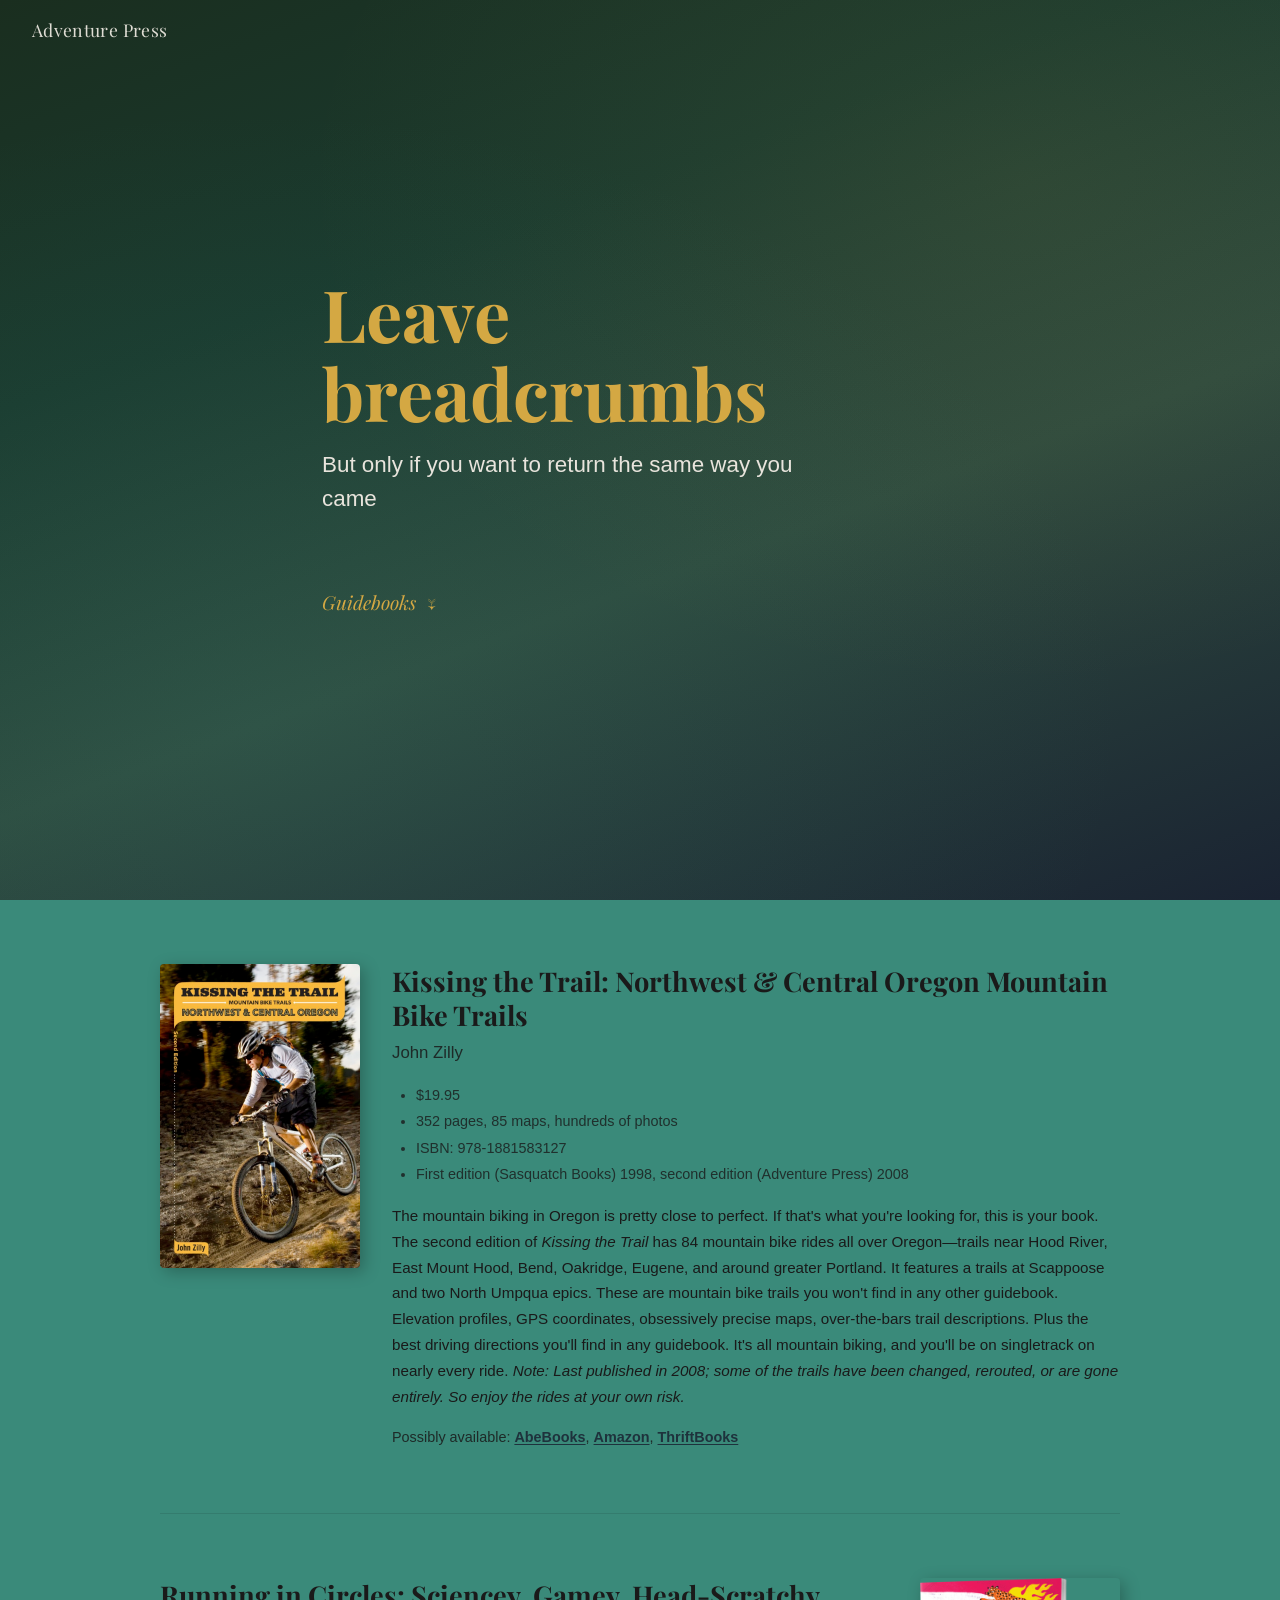
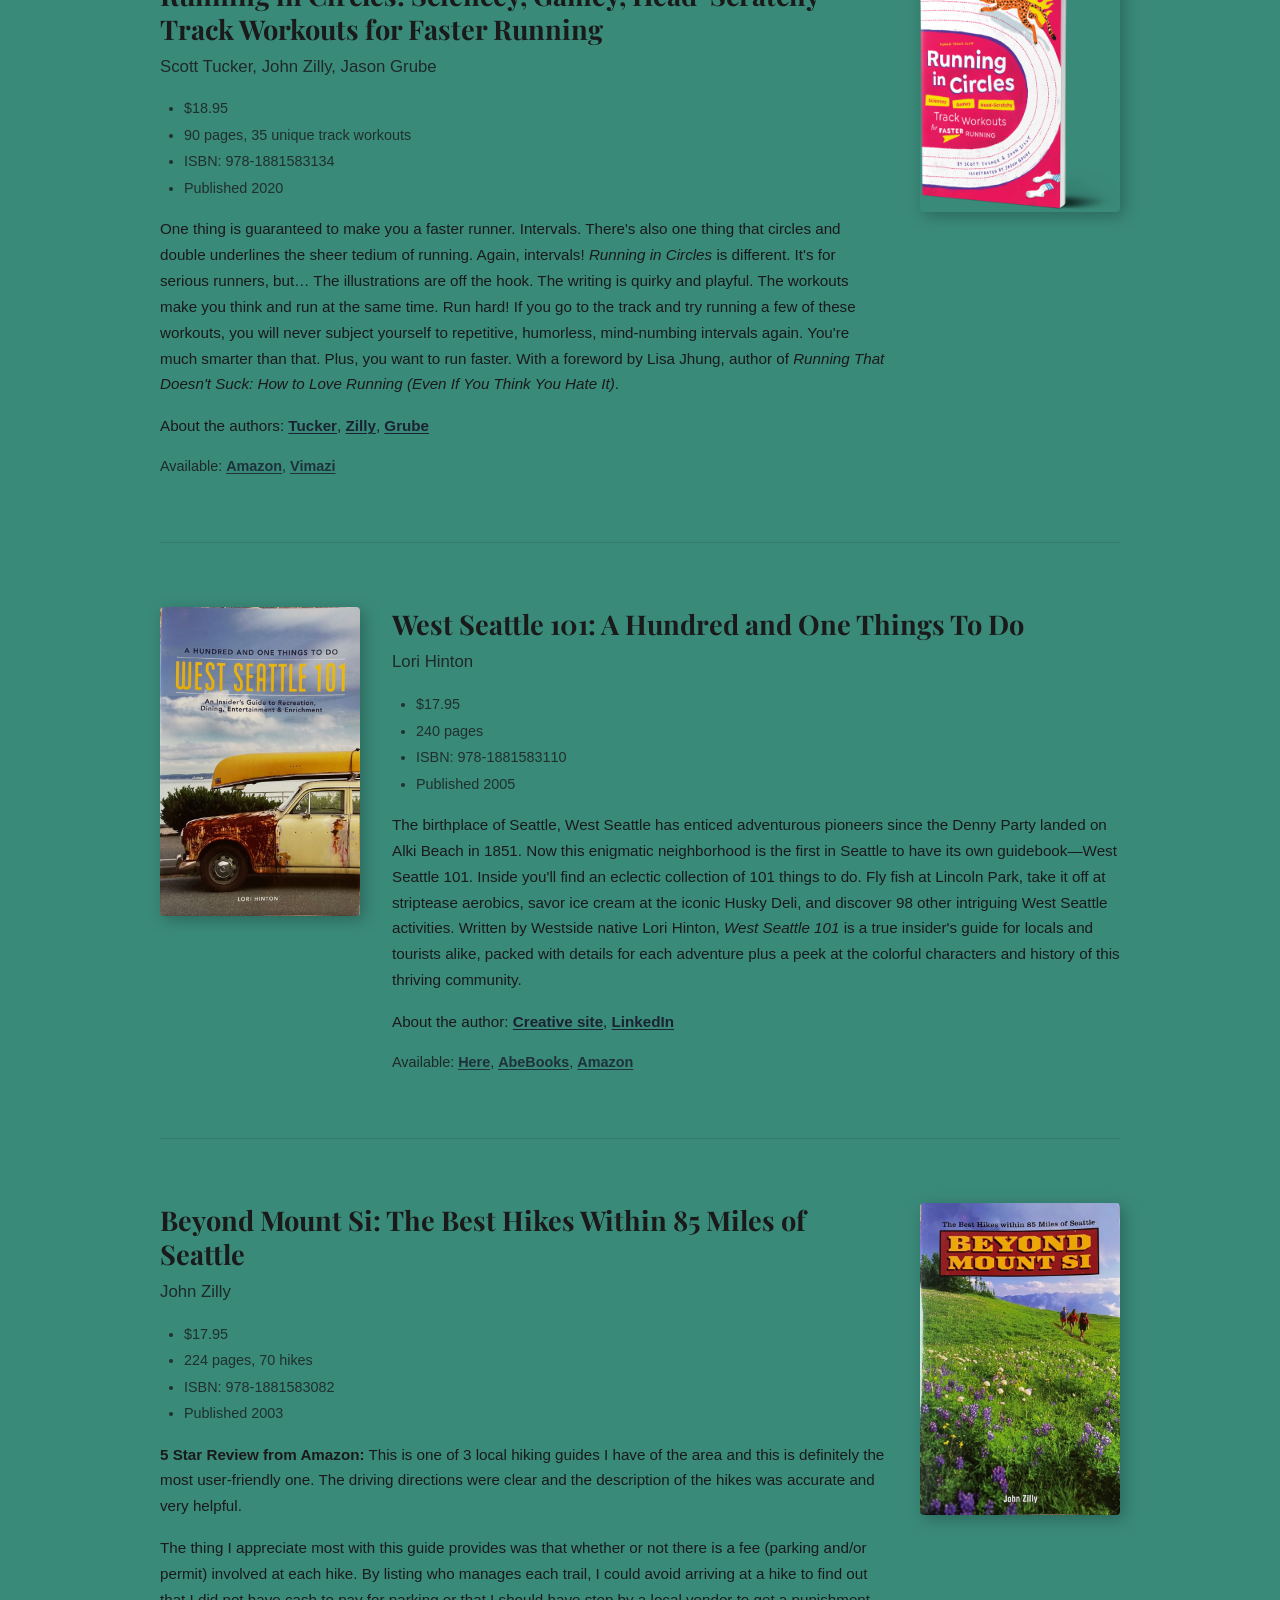
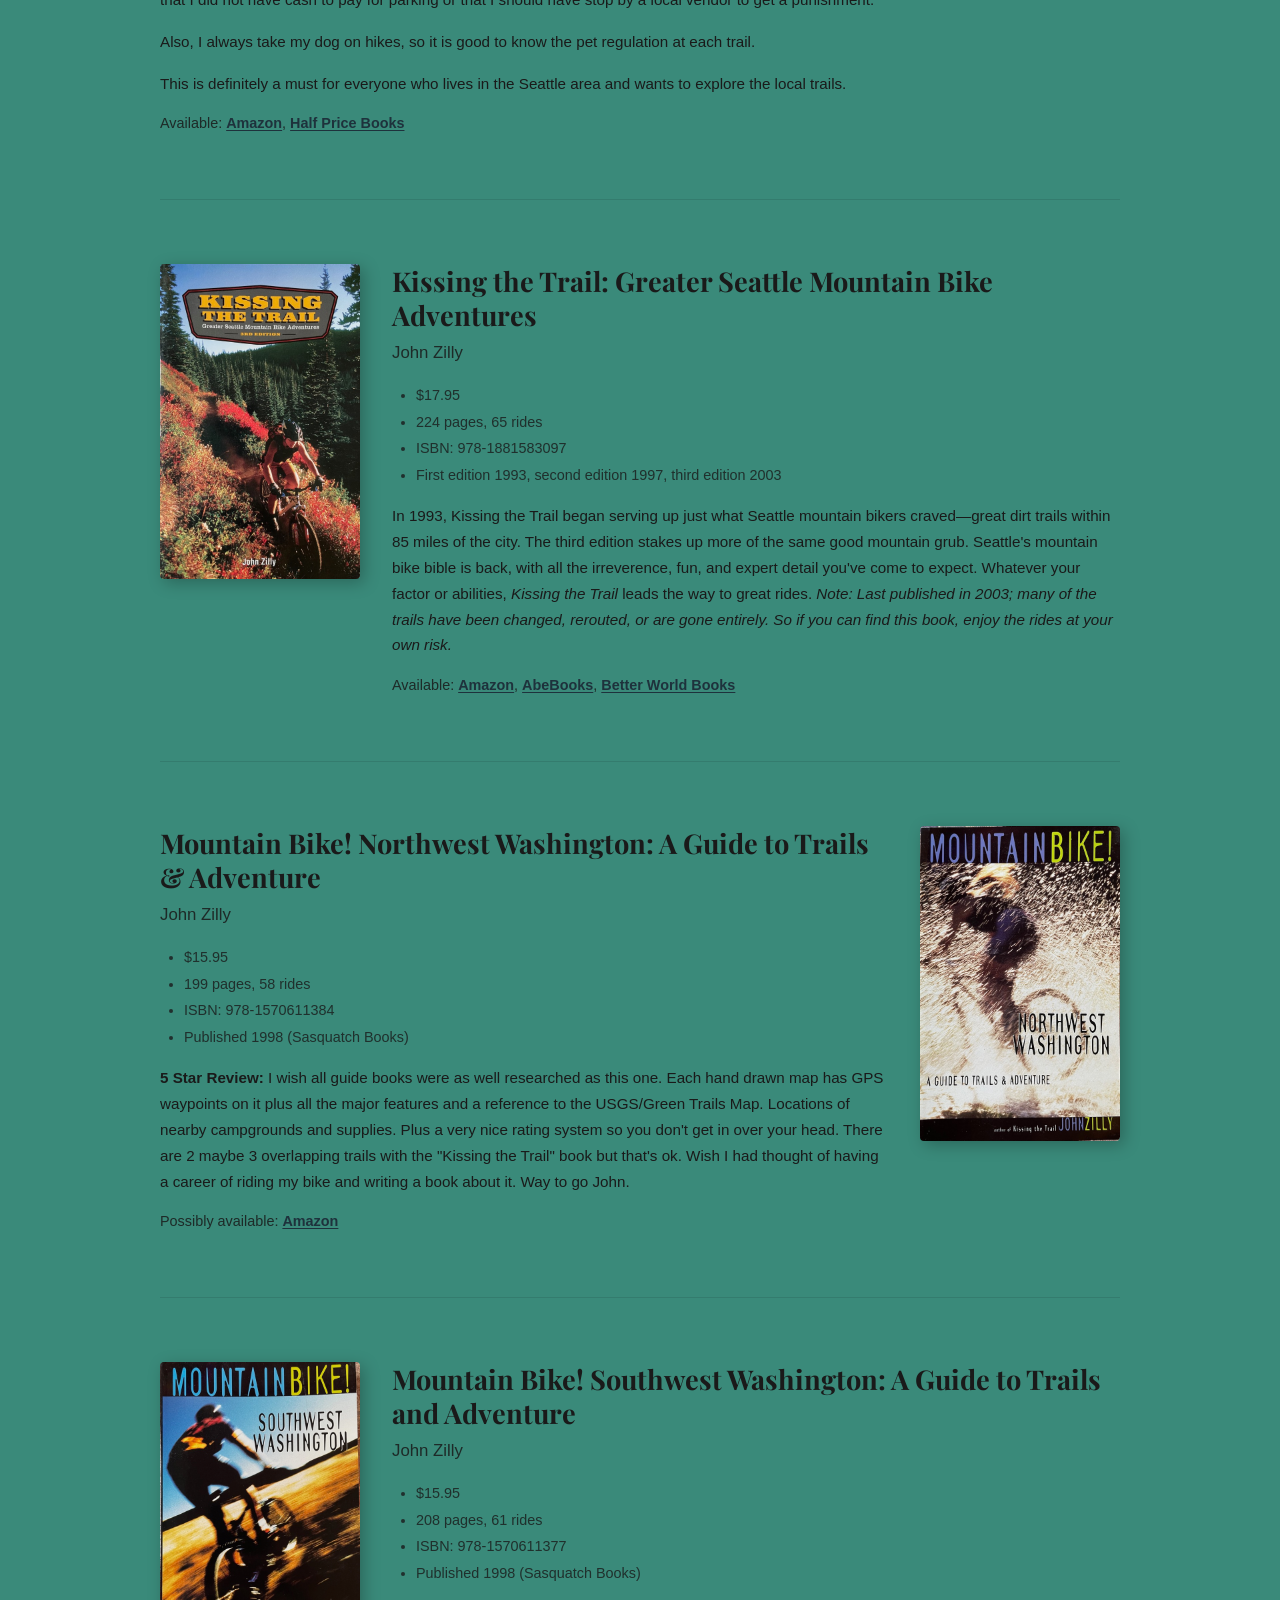
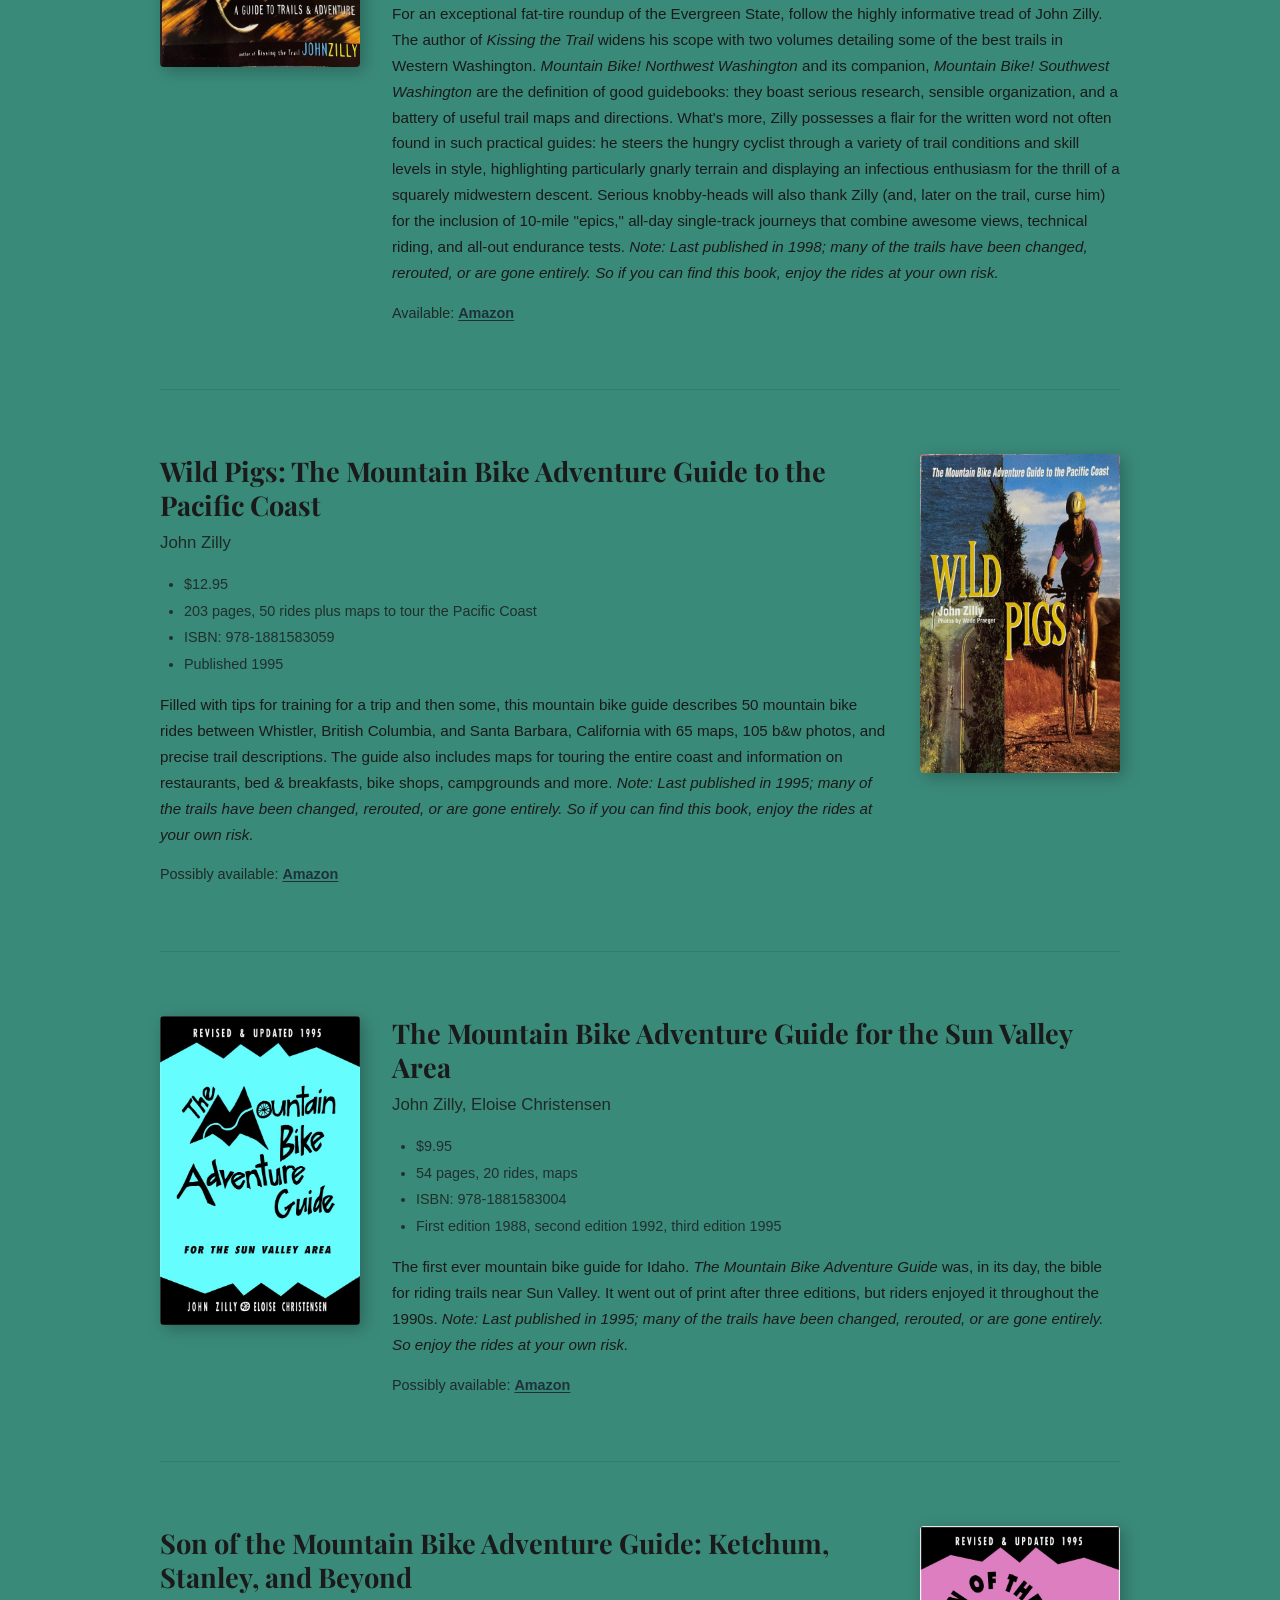
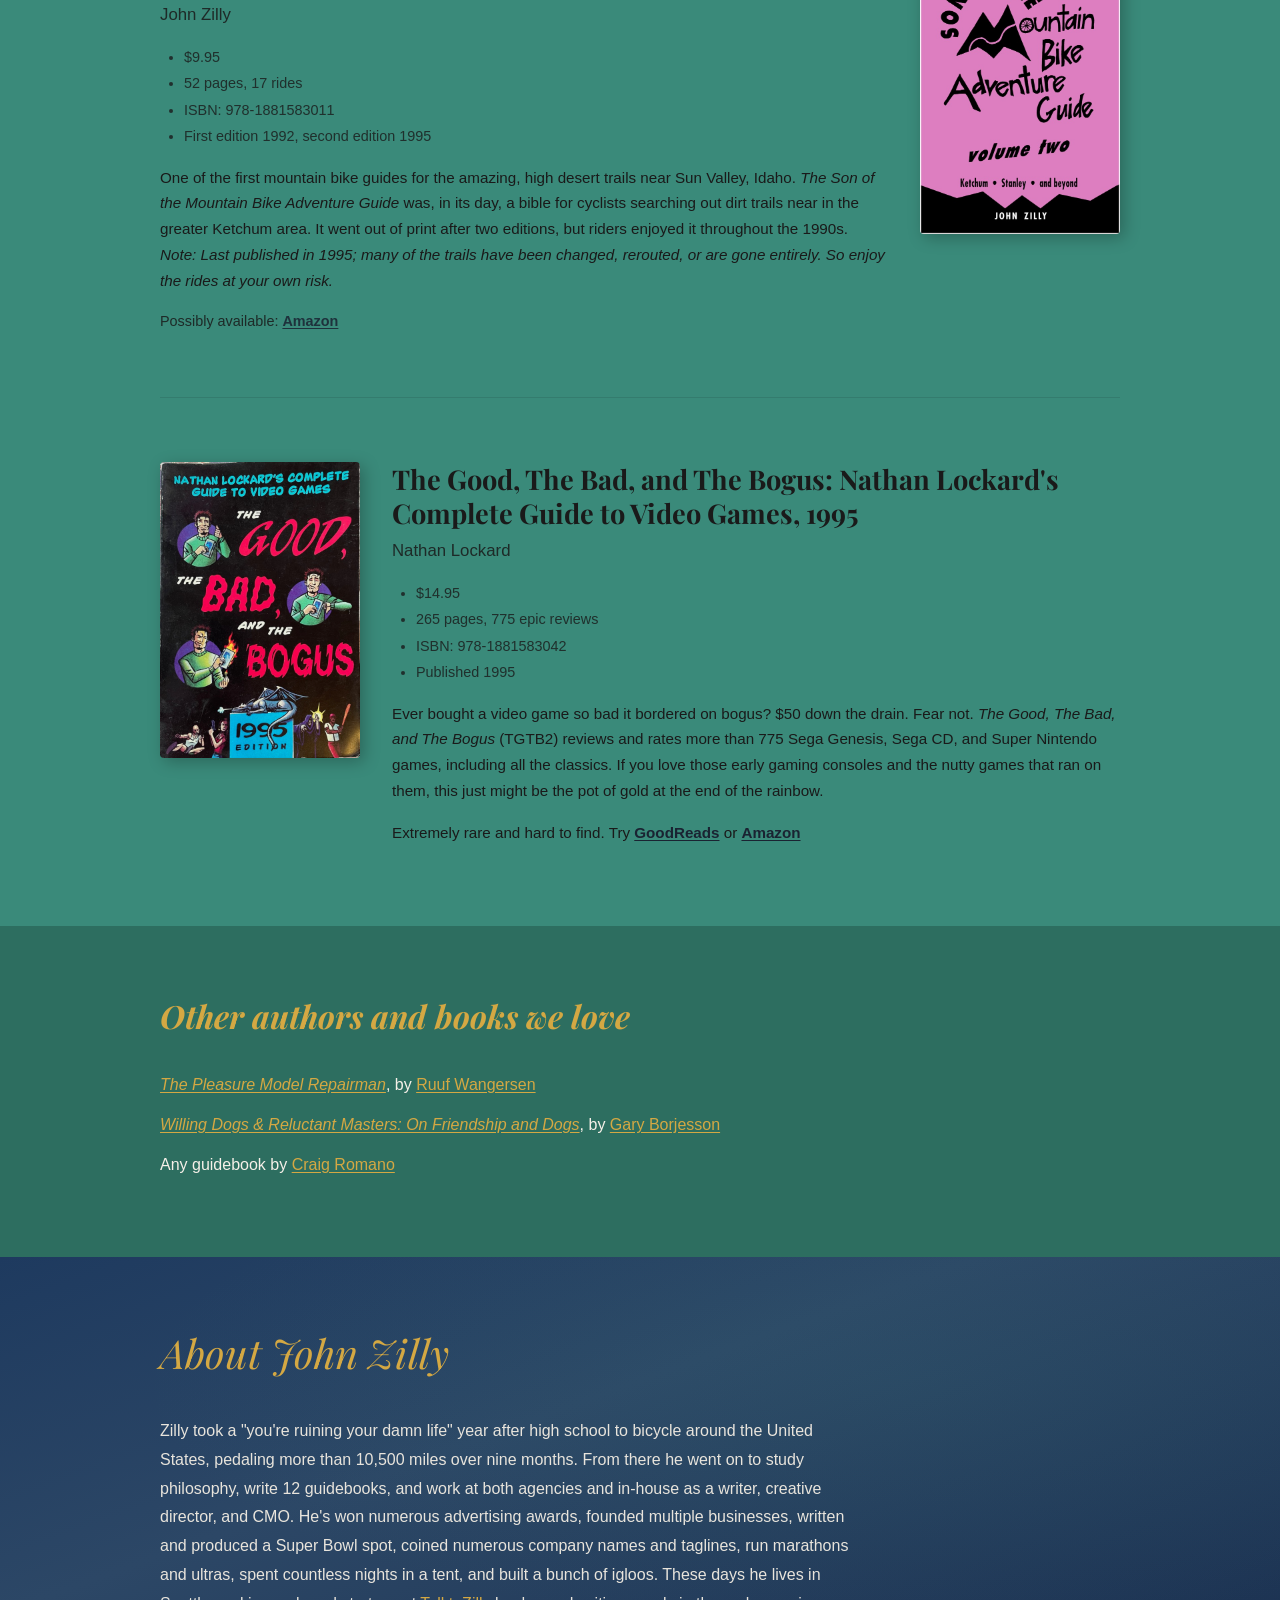
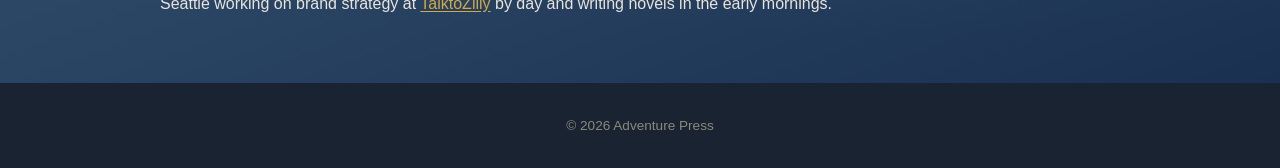
==== index.html @ ecba0c16 "Initial commit: Adventure Press static website Single-page portfolio site for Adventure Press publis" ====
<!DOCTYPE html>
<html lang="en">
<head>
    <meta charset="UTF-8">
    <meta name="viewport" content="width=device-width, initial-scale=1.0">
    <title>Adventure Press | Discover Your Next Adventure</title>
    <meta name="description" content="Adventure Press publishes outdoor guidebooks for mountain biking, hiking, running, and adventure. Based in Seattle, Washington.">
    <meta property="og:title" content="Adventure Press | Discover Your Next Adventure">
    <meta property="og:description" content="Guidebooks for mountain biking, hiking, running, and outdoor adventure.">
    <meta property="og:type" content="website">
    <link rel="preconnect" href="https://fonts.googleapis.com">
    <link rel="preconnect" href="https://fonts.gstatic.com" crossorigin>
    <link href="https://fonts.googleapis.com/css2?family=Playfair+Display:ital,wght@0,400..900;1,400..900&display=swap" rel="stylesheet">
    <link rel="stylesheet" href="css/style.css">
</head>
<body>

    <header class="site-header">
        <a href="#" class="logo">Adventure Press</a>
    </header>

    <!-- Hero Section -->
    <section class="hero" id="hero">
        <div class="hero-content">
            <h1 class="hero-title">Leave breadcrumbs</h1>
            <p class="hero-subtitle">But only if you want to return the same way you came</p>
            <a href="#books" class="hero-cta">Guidebooks <span class="arrow">&darr;</span></a>
        </div>
    </section>

    <!-- Books Section -->
    <main class="books-section" id="books">

        <!-- Book 1: Kissing the Trail Oregon -->
        <article class="book">
            <div class="book-cover">
                <img src="images/covers/kissing-trail-oregon.jpg"
                     alt="Kissing the Trail: Northwest and Central Oregon Mountain Bike Trails cover"
                     loading="lazy" width="400" height="600">
            </div>
            <div class="book-info">
                <h2>Kissing the Trail: Northwest &amp; Central Oregon Mountain Bike Trails</h2>
                <p class="book-author">John Zilly</p>
                <ul class="book-specs">
                    <li>$19.95</li>
                    <li>352 pages, 85 maps, hundreds of photos</li>
                    <li>ISBN: 978-1881583127</li>
                    <li>First edition (Sasquatch Books) 1998, second edition (Adventure Press) 2008</li>
                </ul>
                <div class="book-description">
                    <p>The mountain biking in Oregon is pretty close to perfect. If that's what you're looking for, this is your book. The second edition of <em>Kissing the Trail</em> has 84 mountain bike rides all over Oregon&mdash;trails near Hood River, East Mount Hood, Bend, Oakridge, Eugene, and around greater Portland. It features a trails at Scappoose and two North Umpqua epics. These are mountain bike trails you won't find in any other guidebook. Elevation profiles, GPS coordinates, obsessively precise maps, over-the-bars trail descriptions. Plus the best driving directions you'll find in any guidebook. It's all mountain biking, and you'll be on singletrack on nearly every ride. <em>Note: Last published in 2008; some of the trails have been changed, rerouted, or are gone entirely. So enjoy the rides at your own risk.</em></p>
                </div>
                <p class="book-availability">Possibly available: <a href="https://www.abebooks.com/9781881583127/" target="_blank" rel="noopener">AbeBooks</a>, <a href="https://www.amazon.com/Kissing-Trail-Northwest-Central-Mountain/dp/1570612110" target="_blank" rel="noopener">Amazon</a>, <a href="https://www.thriftbooks.com/w/kissing-the-trail_zilly-john/764143/" target="_blank" rel="noopener">ThriftBooks</a></p>
            </div>
        </article>

        <!-- Book 2: Running in Circles -->
        <article class="book">
            <div class="book-cover">
                <img src="images/covers/running-in-circles.png"
                     alt="Running in Circles: Track Workouts for Faster Running cover"
                     loading="lazy" width="400" height="500">
            </div>
            <div class="book-info">
                <h2>Running in Circles: Sciencey, Gamey, Head-Scratchy Track Workouts for Faster Running</h2>
                <p class="book-author">Scott Tucker, John Zilly, Jason Grube</p>
                <ul class="book-specs">
                    <li>$18.95</li>
                    <li>90 pages, 35 unique track workouts</li>
                    <li>ISBN: 978-1881583134</li>
                    <li>Published 2020</li>
                </ul>
                <div class="book-description">
                    <p>One thing is guaranteed to make you a faster runner. Intervals. There's also one thing that circles and double underlines the sheer tedium of running. Again, intervals! <em>Running in Circles</em> is different. It's for serious runners, but&hellip; The illustrations are off the hook. The writing is quirky and playful. The workouts make you think and run at the same time. Run hard! If you go to the track and try running a few of these workouts, you will never subject yourself to repetitive, humorless, mind-numbing intervals again. You're much smarter than that. Plus, you want to run faster. With a foreword by Lisa Jhung, author of <em>Running That Doesn't Suck: How to Love Running (Even If You Think You Hate It)</em>.</p>
                    <p>About the authors: <a href="https://www.linkedin.com/in/scottltuckermarathon/" target="_blank" rel="noopener">Tucker</a>, <a href="https://www.talktozilly.com" target="_blank" rel="noopener">Zilly</a>, <a href="https://headquarters.studio" target="_blank" rel="noopener">Grube</a></p>
                </div>
                <p class="book-availability">Available: <a href="https://www.amazon.com/Running-Circles-Sciencey-Head-Scratchy-Workouts/dp/1881583139" target="_blank" rel="noopener">Amazon</a>, <a href="https://vimazi.com/products/running-in-circles" target="_blank" rel="noopener">Vimazi</a></p>
            </div>
        </article>

        <!-- Book 3: West Seattle 101 -->
        <article class="book">
            <div class="book-cover">
                <img src="images/covers/west-seattle-101.jpg"
                     alt="West Seattle 101: A Hundred and One Things To Do cover"
                     loading="lazy" width="400" height="600">
            </div>
            <div class="book-info">
                <h2>West Seattle 101: A Hundred and One Things To Do</h2>
                <p class="book-author">Lori Hinton</p>
                <ul class="book-specs">
                    <li>$17.95</li>
                    <li>240 pages</li>
                    <li>ISBN: 978-1881583110</li>
                    <li>Published 2005</li>
                </ul>
                <div class="book-description">
                    <p>The birthplace of Seattle, West Seattle has enticed adventurous pioneers since the Denny Party landed on Alki Beach in 1851. Now this enigmatic neighborhood is the first in Seattle to have its own guidebook&mdash;West Seattle 101. Inside you'll find an eclectic collection of 101 things to do. Fly fish at Lincoln Park, take it off at striptease aerobics, savor ice cream at the iconic Husky Deli, and discover 98 other intriguing West Seattle activities. Written by Westside native Lori Hinton, <em>West Seattle 101</em> is a true insider's guide for locals and tourists alike, packed with details for each adventure plus a peek at the colorful characters and history of this thriving community.</p>
                    <p>About the author: <a href="https://www.hintoncreative.com/project/westseattle101/" target="_blank" rel="noopener">Creative site</a>, <a href="https://www.linkedin.com/in/lori-hinton-70025a5/" target="_blank" rel="noopener">LinkedIn</a></p>
                </div>
                <p class="book-availability">Available: <a href="http://www.westseattle101.net/buybook.html" target="_blank" rel="noopener">Here</a>, <a href="https://www.abebooks.com/9781881583110/" target="_blank" rel="noopener">AbeBooks</a>, <a href="https://www.amazon.com/West-Seattle-101-Recreation-Enrichment/dp/1881583112" target="_blank" rel="noopener">Amazon</a></p>
            </div>
        </article>

        <!-- Book 4: Beyond Mount Si -->
        <article class="book">
            <div class="book-cover">
                <img src="images/covers/beyond-mount-si.jpg"
                     alt="Beyond Mount Si: The Best Hikes Within 85 Miles of Seattle cover"
                     loading="lazy" width="400" height="600">
            </div>
            <div class="book-info">
                <h2>Beyond Mount Si: The Best Hikes Within 85 Miles of Seattle</h2>
                <p class="book-author">John Zilly</p>
                <ul class="book-specs">
                    <li>$17.95</li>
                    <li>224 pages, 70 hikes</li>
                    <li>ISBN: 978-1881583082</li>
                    <li>Published 2003</li>
                </ul>
                <div class="book-description">
                    <p><strong>5 Star Review from Amazon:</strong> This is one of 3 local hiking guides I have of the area and this is definitely the most user-friendly one. The driving directions were clear and the description of the hikes was accurate and very helpful.</p>
                    <p>The thing I appreciate most with this guide provides was that whether or not there is a fee (parking and/or permit) involved at each hike. By listing who manages each trail, I could avoid arriving at a hike to find out that I did not have cash to pay for parking or that I should have stop by a local vendor to get a punishment.</p>
                    <p>Also, I always take my dog on hikes, so it is good to know the pet regulation at each trail.</p>
                    <p>This is definitely a must for everyone who lives in the Seattle area and wants to explore the local trails.</p>
                </div>
                <p class="book-availability">Available: <a href="https://www.amazon.com/Beyond-Mount-Si-Within-Seattle/dp/1881583082" target="_blank" rel="noopener">Amazon</a>, <a href="https://www.hpb.com/beyond-mount-si-the-best-hikes-within-85-miles-of-seattle/" target="_blank" rel="noopener">Half Price Books</a></p>
            </div>
        </article>

        <!-- Book 5: Kissing the Trail Greater Seattle -->
        <article class="book">
            <div class="book-cover">
                <img src="images/covers/kissing-trail-seattle.jpg"
                     alt="Kissing the Trail: Greater Seattle Mountain Bike Adventures cover"
                     loading="lazy" width="400" height="600">
            </div>
            <div class="book-info">
                <h2>Kissing the Trail: Greater Seattle Mountain Bike Adventures</h2>
                <p class="book-author">John Zilly</p>
                <ul class="book-specs">
                    <li>$17.95</li>
                    <li>224 pages, 65 rides</li>
                    <li>ISBN: 978-1881583097</li>
                    <li>First edition 1993, second edition 1997, third edition 2003</li>
                </ul>
                <div class="book-description">
                    <p>In 1993, Kissing the Trail began serving up just what Seattle mountain bikers craved&mdash;great dirt trails within 85 miles of the city. The third edition stakes up more of the same good mountain grub. Seattle's mountain bike bible is back, with all the irreverence, fun, and expert detail you've come to expect. Whatever your factor or abilities, <em>Kissing the Trail</em> leads the way to great rides. <em>Note: Last published in 2003; many of the trails have been changed, rerouted, or are gone entirely. So if you can find this book, enjoy the rides at your own risk.</em></p>
                </div>
                <p class="book-availability">Available: <a href="https://www.amazon.com/Kissing-Trail-Greater-Mountain-Adventures/dp/1881583090" target="_blank" rel="noopener">Amazon</a>, <a href="https://www.abebooks.com/first-edition/Kissing-Trail-Greater-Seattle-Mountain-Bike/526495447/bd" target="_blank" rel="noopener">AbeBooks</a>, <a href="https://www.betterworldbooks.com/product/detail/kissing-the-trail-greater-seattle-mountain-bike-adventures-9781881583097" target="_blank" rel="noopener">Better World Books</a></p>
            </div>
        </article>

        <!-- Book 6: Mountain Bike NW Washington -->
        <article class="book">
            <div class="book-cover">
                <img src="images/covers/mountain-bike-nw.jpg"
                     alt="Mountain Bike! Northwest Washington cover"
                     loading="lazy" width="400" height="600">
            </div>
            <div class="book-info">
                <h2>Mountain Bike! Northwest Washington: A Guide to Trails &amp; Adventure</h2>
                <p class="book-author">John Zilly</p>
                <ul class="book-specs">
                    <li>$15.95</li>
                    <li>199 pages, 58 rides</li>
                    <li>ISBN: 978-1570611384</li>
                    <li>Published 1998 (Sasquatch Books)</li>
                </ul>
                <div class="book-description">
                    <p><strong>5 Star Review:</strong> I wish all guide books were as well researched as this one. Each hand drawn map has GPS waypoints on it plus all the major features and a reference to the USGS/Green Trails Map. Locations of nearby campgrounds and supplies. Plus a very nice rating system so you don't get in over your head. There are 2 maybe 3 overlapping trails with the "Kissing the Trail" book but that's ok. Wish I had thought of having a career of riding my bike and writing a book about it. Way to go John.</p>
                </div>
                <p class="book-availability">Possibly available: <a href="https://www.amazon.com/Mountain-Bike-Northwest-Washington-Adventure/dp/1570611386" target="_blank" rel="noopener">Amazon</a></p>
            </div>
        </article>

        <!-- Book 7: Mountain Bike SW Washington -->
        <article class="book">
            <div class="book-cover">
                <img src="images/covers/mountain-bike-sw.jpg"
                     alt="Mountain Bike! Southwest Washington cover"
                     loading="lazy" width="400" height="600">
            </div>
            <div class="book-info">
                <h2>Mountain Bike! Southwest Washington: A Guide to Trails and Adventure</h2>
                <p class="book-author">John Zilly</p>
                <ul class="book-specs">
                    <li>$15.95</li>
                    <li>208 pages, 61 rides</li>
                    <li>ISBN: 978-1570611377</li>
                    <li>Published 1998 (Sasquatch Books)</li>
                </ul>
                <div class="book-description">
                    <p>For an exceptional fat-tire roundup of the Evergreen State, follow the highly informative tread of John Zilly. The author of <em>Kissing the Trail</em> widens his scope with two volumes detailing some of the best trails in Western Washington. <em>Mountain Bike! Northwest Washington</em> and its companion, <em>Mountain Bike! Southwest Washington</em> are the definition of good guidebooks: they boast serious research, sensible organization, and a battery of useful trail maps and directions. What's more, Zilly possesses a flair for the written word not often found in such practical guides: he steers the hungry cyclist through a variety of trail conditions and skill levels in style, highlighting particularly gnarly terrain and displaying an infectious enthusiasm for the thrill of a squarely midwestern descent. Serious knobby-heads will also thank Zilly (and, later on the trail, curse him) for the inclusion of 10-mile "epics," all-day single-track journeys that combine awesome views, technical riding, and all-out endurance tests. <em>Note: Last published in 1998; many of the trails have been changed, rerouted, or are gone entirely. So if you can find this book, enjoy the rides at your own risk.</em></p>
                </div>
                <p class="book-availability">Available: <a href="https://www.amazon.com/Mountain-Bike-Southwest-Washington-Adventure/dp/1570611378" target="_blank" rel="noopener">Amazon</a></p>
            </div>
        </article>

        <!-- Book 8: Wild Pigs -->
        <article class="book">
            <div class="book-cover">
                <img src="images/covers/wild-pigs.jpg"
                     alt="Wild Pigs: The Mountain Bike Adventure Guide to the Pacific Coast cover"
                     loading="lazy" width="400" height="600">
            </div>
            <div class="book-info">
                <h2>Wild Pigs: The Mountain Bike Adventure Guide to the Pacific Coast</h2>
                <p class="book-author">John Zilly</p>
                <ul class="book-specs">
                    <li>$12.95</li>
                    <li>203 pages, 50 rides plus maps to tour the Pacific Coast</li>
                    <li>ISBN: 978-1881583059</li>
                    <li>Published 1995</li>
                </ul>
                <div class="book-description">
                    <p>Filled with tips for training for a trip and then some, this mountain bike guide describes 50 mountain bike rides between Whistler, British Columbia, and Santa Barbara, California with 65 maps, 105 b&amp;w photos, and precise trail descriptions. The guide also includes maps for touring the entire coast and information on restaurants, bed &amp; breakfasts, bike shops, campgrounds and more. <em>Note: Last published in 1995; many of the trails have been changed, rerouted, or are gone entirely. So if you can find this book, enjoy the rides at your own risk.</em></p>
                </div>
                <p class="book-availability">Possibly available: <a href="https://www.amazon.com/Wild-Pigs-Mountain-Adventure-Pacific/dp/1881583058" target="_blank" rel="noopener">Amazon</a></p>
            </div>
        </article>

        <!-- Book 9: Sun Valley Guide -->
        <article class="book">
            <div class="book-cover">
                <img src="images/covers/sun-valley-guide.jpg"
                     alt="The Mountain Bike Adventure Guide for the Sun Valley Area cover"
                     loading="lazy" width="400" height="600">
            </div>
            <div class="book-info">
                <h2>The Mountain Bike Adventure Guide for the Sun Valley Area</h2>
                <p class="book-author">John Zilly, Eloise Christensen</p>
                <ul class="book-specs">
                    <li>$9.95</li>
                    <li>54 pages, 20 rides, maps</li>
                    <li>ISBN: 978-1881583004</li>
                    <li>First edition 1988, second edition 1992, third edition 1995</li>
                </ul>
                <div class="book-description">
                    <p>The first ever mountain bike guide for Idaho. <em>The Mountain Bike Adventure Guide</em> was, in its day, the bible for riding trails near Sun Valley. It went out of print after three editions, but riders enjoyed it throughout the 1990s. <em>Note: Last published in 1995; many of the trails have been changed, rerouted, or are gone entirely. So enjoy the rides at your own risk.</em></p>
                </div>
                <p class="book-availability">Possibly available: <a href="https://www.amazon.com/Mountain-Bike-Adventure-Guide-Valley/dp/1881583007" target="_blank" rel="noopener">Amazon</a></p>
            </div>
        </article>

        <!-- Book 10: Son of MBAG -->
        <article class="book">
            <div class="book-cover">
                <img src="images/covers/son-of-mbag.jpg"
                     alt="Son of the Mountain Bike Adventure Guide cover"
                     loading="lazy" width="400" height="600">
            </div>
            <div class="book-info">
                <h2>Son of the Mountain Bike Adventure Guide: Ketchum, Stanley, and Beyond</h2>
                <p class="book-author">John Zilly</p>
                <ul class="book-specs">
                    <li>$9.95</li>
                    <li>52 pages, 17 rides</li>
                    <li>ISBN: 978-1881583011</li>
                    <li>First edition 1992, second edition 1995</li>
                </ul>
                <div class="book-description">
                    <p>One of the first mountain bike guides for the amazing, high desert trails near Sun Valley, Idaho. <em>The Son of the Mountain Bike Adventure Guide</em> was, in its day, a bible for cyclists searching out dirt trails near in the greater Ketchum area. It went out of print after two editions, but riders enjoyed it throughout the 1990s. <em>Note: Last published in 1995; many of the trails have been changed, rerouted, or are gone entirely. So enjoy the rides at your own risk.</em></p>
                </div>
                <p class="book-availability">Possibly available: <a href="https://www.amazon.com/Mountain-Adventure-Ketchum-Stanley-Beyond/dp/1881583015" target="_blank" rel="noopener">Amazon</a></p>
            </div>
        </article>

        <!-- Book 11: The Good, The Bad, and The Bogus -->
        <article class="book">
            <div class="book-cover">
                <img src="images/covers/good-bad-bogus.jpg"
                     alt="The Good, The Bad, and The Bogus cover"
                     loading="lazy" width="400" height="600">
            </div>
            <div class="book-info">
                <h2>The Good, The Bad, and The Bogus: Nathan Lockard's Complete Guide to Video Games, 1995</h2>
                <p class="book-author">Nathan Lockard</p>
                <ul class="book-specs">
                    <li>$14.95</li>
                    <li>265 pages, 775 epic reviews</li>
                    <li>ISBN: 978-1881583042</li>
                    <li>Published 1995</li>
                </ul>
                <div class="book-description">
                    <p>Ever bought a video game so bad it bordered on bogus? $50 down the drain. Fear not. <em>The Good, The Bad, and The Bogus</em> (TGTB2) reviews and rates more than 775 Sega Genesis, Sega CD, and Super Nintendo games, including all the classics. If you love those early gaming consoles and the nutty games that ran on them, this just might be the pot of gold at the end of the rainbow.</p>
                    <p>Extremely rare and hard to find. Try <a href="https://www.goodreads.com/book/show/4626123-the-good-the-bad-and-the-bogus" target="_blank" rel="noopener">GoodReads</a> or <a href="https://www.amazon.com/Good-Bad-Bogus-Lockards-Complete/dp/188158304X" target="_blank" rel="noopener">Amazon</a></p>
                </div>
            </div>
        </article>

    </main>

    <!-- Other Authors Section -->
    <section class="other-authors" id="other-authors">
        <div class="other-authors-content">
            <h2>Other authors and books we love</h2>
            <ul>
                <li><a href="https://www.amazon.com/Pleasure-Model-Repairman-Ruuf-Wangersen/dp/1940233496" target="_blank" rel="noopener"><em>The Pleasure Model Repairman</em></a>, by <a href="https://www.amazon.com/stores/author/B079XC7WDS/about" target="_blank" rel="noopener">Ruuf Wangersen</a></li>
                <li><a href="https://www.amazon.com/Willing-Dogs-Reluctant-Masters-Friendship/dp/1589880765" target="_blank" rel="noopener"><em>Willing Dogs &amp; Reluctant Masters: On Friendship and Dogs</em></a>, by <a href="https://substack.com/@garyborjesson" target="_blank" rel="noopener">Gary Borjesson</a></li>
                <li>Any guidebook by <a href="https://www.mountaineers.org/members/craig-romano" target="_blank" rel="noopener">Craig Romano</a></li>
            </ul>
        </div>
    </section>

    <!-- About Section -->
    <section class="about" id="about">
        <div class="about-content">
            <h2>About John Zilly</h2>
            <p>Zilly took a "you're ruining your damn life" year after high school to bicycle around the United States, pedaling more than 10,500 miles over nine months. From there he went on to study philosophy, write 12 guidebooks, and work at both agencies and in-house as a writer, creative director, and CMO. He's won numerous advertising awards, founded multiple businesses, written and produced a Super Bowl spot, coined numerous company names and taglines, run marathons and ultras, spent countless nights in a tent, and built a bunch of igloos. These days he lives in Seattle working on brand strategy at <a href="https://www.talktozilly.com" target="_blank" rel="noopener">TalktoZilly</a> by day and writing novels in the early mornings.</p>
        </div>
    </section>

    <!-- Footer -->
    <footer class="site-footer">
        <p>&copy; 2026 Adventure Press</p>
    </footer>

    <script src="js/main.js"></script>
</body>
</html>
---- css/style.css ----
/* ============================================
   Adventure Press - Main Stylesheet
   ============================================ */

/* -- CSS Variables -- */
:root {
    --color-teal: #3a8a7a;
    --color-teal-light: #4a9a8a;
    --color-teal-dark: #2d6e60;
    --color-gold: #d4a843;
    --color-gold-light: #e0bc5e;
    --color-dark: #1a2332;
    --color-dark-blue: #1e3a5f;
    --color-cream: #f5f0e8;
    --color-text-dark: #1a1a1a;
    --color-text-light: #e8e4dc;
    --color-text-muted: #8a8a7a;

    --font-heading: 'Playfair Display', Georgia, 'Times New Roman', serif;
    --font-body: -apple-system, BlinkMacSystemFont, 'Segoe UI', Roboto, 'Helvetica Neue', Arial, sans-serif;

    --max-width: 960px;
    --spacing-sm: 0.5rem;
    --spacing-md: 1rem;
    --spacing-lg: 2rem;
    --spacing-xl: 4rem;
}

/* -- Reset & Base -- */
*,
*::before,
*::after {
    box-sizing: border-box;
    margin: 0;
    padding: 0;
}

html {
    scroll-behavior: smooth;
    -webkit-text-size-adjust: 100%;
}

body {
    font-family: var(--font-body);
    font-size: 16px;
    line-height: 1.6;
    color: var(--color-text-dark);
    background-color: var(--color-teal);
    -webkit-font-smoothing: antialiased;
    -moz-osx-font-smoothing: grayscale;
}

img {
    max-width: 100%;
    height: auto;
    display: block;
}

a {
    color: var(--color-gold);
    text-decoration: underline;
    text-underline-offset: 2px;
    transition: color 0.2s ease;
}

a:hover {
    color: var(--color-gold-light);
}

ul {
    list-style: disc;
    padding-left: 1.5rem;
}

/* -- Header -- */
.site-header {
    position: absolute;
    top: 0;
    left: 0;
    right: 0;
    z-index: 100;
    padding: var(--spacing-md) var(--spacing-lg);
}

.logo {
    font-family: var(--font-heading);
    font-size: 1.1rem;
    color: var(--color-cream);
    text-decoration: none;
    letter-spacing: 0.02em;
    opacity: 0.9;
    transition: opacity 0.2s ease;
}

.logo:hover {
    opacity: 1;
    color: var(--color-cream);
}

/* -- Hero Section -- */
.hero {
    position: relative;
    min-height: 100vh;
    display: flex;
    align-items: center;
    justify-content: center;
    background: linear-gradient(160deg, #1a2e1f 0%, #1a3a2e 30%, #2d4a3e 60%, #1a2332 100%);
    overflow: hidden;
}

.hero::before {
    content: '';
    position: absolute;
    inset: 0;
    background:
        radial-gradient(ellipse at 20% 80%, rgba(58, 138, 122, 0.15) 0%, transparent 60%),
        radial-gradient(ellipse at 80% 20%, rgba(212, 168, 67, 0.08) 0%, transparent 50%);
    pointer-events: none;
}

.hero-content {
    position: relative;
    text-align: left;
    padding: var(--spacing-xl) var(--spacing-lg);
    max-width: 700px;
    width: 100%;
}

.hero-title {
    font-family: var(--font-heading);
    font-size: clamp(2.5rem, 6vw, 4.5rem);
    font-weight: 700;
    color: var(--color-gold);
    line-height: 1.1;
    margin-bottom: var(--spacing-md);
}

.hero-subtitle {
    font-family: var(--font-body);
    font-size: clamp(1.1rem, 2.5vw, 1.4rem);
    font-weight: 300;
    color: var(--color-text-light);
    line-height: 1.5;
    margin-bottom: var(--spacing-xl);
    max-width: 500px;
}

.hero-cta {
    display: inline-block;
    font-family: var(--font-heading);
    font-style: italic;
    font-size: 1.2rem;
    color: var(--color-gold);
    text-decoration: none;
    padding: var(--spacing-sm) 0;
    transition: transform 0.2s ease;
}

.hero-cta:hover {
    color: var(--color-gold-light);
    transform: translateY(2px);
}

.hero-cta .arrow {
    display: inline-block;
    margin-left: 0.3em;
    animation: bounce 2s infinite;
}

@keyframes bounce {
    0%, 20%, 50%, 80%, 100% { transform: translateY(0); }
    40% { transform: translateY(6px); }
    60% { transform: translateY(3px); }
}

/* -- Books Section -- */
.books-section {
    background-color: var(--color-teal);
    padding: var(--spacing-xl) var(--spacing-lg);
}

/* -- Book Article -- */
.book {
    display: flex;
    gap: var(--spacing-lg);
    max-width: var(--max-width);
    margin: 0 auto var(--spacing-xl);
    padding-bottom: var(--spacing-xl);
    border-bottom: 1px solid rgba(0, 0, 0, 0.1);
    align-items: flex-start;
}

.book:last-child {
    border-bottom: none;
    margin-bottom: 0;
    padding-bottom: 0;
}

.book:nth-child(even) {
    flex-direction: row-reverse;
}

.book-cover {
    flex: 0 0 200px;
    max-width: 200px;
}

.book-cover img {
    width: 100%;
    height: auto;
    border-radius: 4px;
    box-shadow: 4px 4px 16px rgba(0, 0, 0, 0.25);
    transition: transform 0.3s ease, box-shadow 0.3s ease;
}

.book-cover img:hover {
    transform: scale(1.03);
    box-shadow: 6px 6px 24px rgba(0, 0, 0, 0.35);
}

.book-info {
    flex: 1;
    min-width: 0;
}

.book-info h2 {
    font-family: var(--font-heading);
    font-size: clamp(1.3rem, 3vw, 1.7rem);
    font-weight: 700;
    color: var(--color-text-dark);
    line-height: 1.25;
    margin-bottom: var(--spacing-sm);
}

.book-author {
    font-size: 1.05rem;
    font-weight: 400;
    color: var(--color-text-dark);
    margin-bottom: var(--spacing-md);
    opacity: 0.85;
}

.book-specs {
    font-size: 0.9rem;
    color: var(--color-text-dark);
    margin-bottom: var(--spacing-md);
    line-height: 1.7;
    opacity: 0.8;
}

.book-specs li {
    margin-bottom: 2px;
}

.book-description {
    margin-bottom: var(--spacing-md);
    color: var(--color-text-dark);
    line-height: 1.7;
    font-size: 0.95rem;
}

.book-description p {
    margin-bottom: var(--spacing-md);
}

.book-description p:last-child {
    margin-bottom: 0;
}

.book-description a {
    color: var(--color-dark);
    font-weight: 600;
}

.book-description a:hover {
    color: var(--color-dark-blue);
}

.book-availability {
    font-size: 0.9rem;
    color: var(--color-text-dark);
    opacity: 0.85;
}

.book-availability a {
    color: var(--color-dark);
    font-weight: 600;
}

.book-availability a:hover {
    color: var(--color-dark-blue);
}

/* -- Other Authors Section -- */
.other-authors {
    background-color: var(--color-teal-dark);
    padding: var(--spacing-xl) var(--spacing-lg);
}

.other-authors-content {
    max-width: var(--max-width);
    margin: 0 auto;
}

.other-authors h2 {
    font-family: var(--font-heading);
    font-size: clamp(1.5rem, 3vw, 2rem);
    font-style: italic;
    color: var(--color-gold);
    margin-bottom: var(--spacing-lg);
}

.other-authors ul {
    list-style: none;
    padding-left: 0;
}

.other-authors li {
    font-size: 1rem;
    color: var(--color-cream);
    margin-bottom: var(--spacing-md);
    line-height: 1.5;
}

.other-authors a {
    color: var(--color-gold);
}

.other-authors a:hover {
    color: var(--color-gold-light);
}

/* -- About Section -- */
.about {
    position: relative;
    background: linear-gradient(160deg, #1e3a5f 0%, #2c4766 40%, #1a3050 100%);
    padding: var(--spacing-xl) var(--spacing-lg);
    overflow: hidden;
}

.about::before {
    content: '';
    position: absolute;
    inset: 0;
    background:
        radial-gradient(ellipse at 70% 30%, rgba(58, 138, 122, 0.1) 0%, transparent 60%);
    pointer-events: none;
}

.about-content {
    position: relative;
    max-width: var(--max-width);
    margin: 0 auto;
}

.about h2 {
    font-family: var(--font-heading);
    font-size: clamp(1.8rem, 4vw, 2.5rem);
    font-style: italic;
    font-weight: 400;
    color: var(--color-gold);
    margin-bottom: var(--spacing-lg);
}

.about p {
    color: var(--color-text-light);
    font-size: 1rem;
    line-height: 1.8;
    max-width: 700px;
}

.about a {
    color: var(--color-gold);
}

.about a:hover {
    color: var(--color-gold-light);
}

/* -- Footer -- */
.site-footer {
    background-color: var(--color-dark);
    padding: var(--spacing-lg);
    text-align: center;
}

.site-footer p {
    color: var(--color-text-muted);
    font-size: 0.85rem;
}

/* -- Scroll Animations -- */
.book {
    opacity: 0;
    transform: translateY(30px);
    transition: opacity 0.6s ease, transform 0.6s ease;
}

.book.visible {
    opacity: 1;
    transform: translateY(0);
}

/* -- Responsive Design -- */
@media (max-width: 768px) {
    .book {
        flex-direction: column !important;
        gap: var(--spacing-md);
    }

    .book-cover {
        flex: none;
        max-width: 160px;
    }

    .hero-content {
        padding: var(--spacing-xl) var(--spacing-md);
    }

    .books-section {
        padding: var(--spacing-lg) var(--spacing-md);
    }

    .other-authors {
        padding: var(--spacing-lg) var(--spacing-md);
    }

    .about {
        padding: var(--spacing-lg) var(--spacing-md);
    }
}

@media (max-width: 480px) {
    body {
        font-size: 15px;
    }

    .book-cover {
        max-width: 140px;
    }

    .site-header {
        padding: var(--spacing-sm) var(--spacing-md);
    }
}

/* -- Print Styles -- */
@media print {
    .hero, .site-header, .site-footer {
        display: none;
    }

    .book {
        opacity: 1;
        transform: none;
        page-break-inside: avoid;
    }

    body {
        background: white;
        color: black;
    }
}
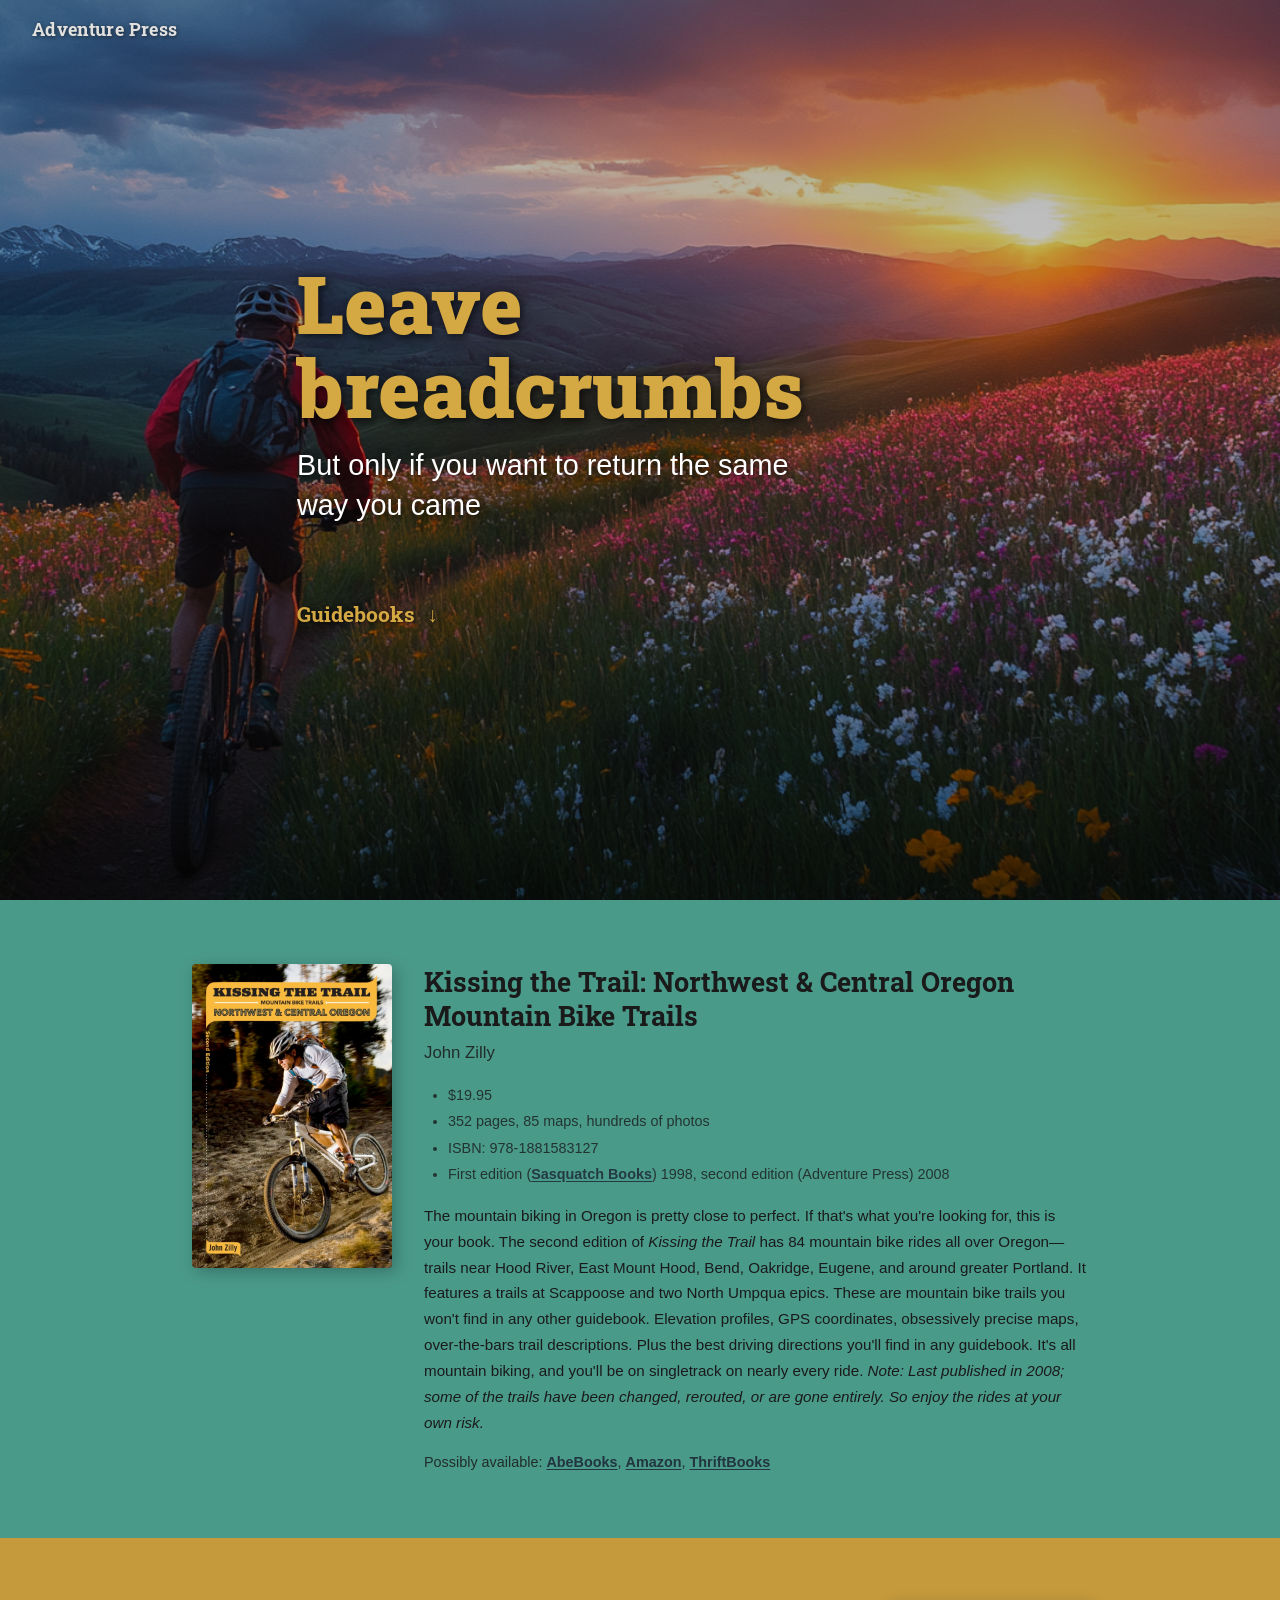
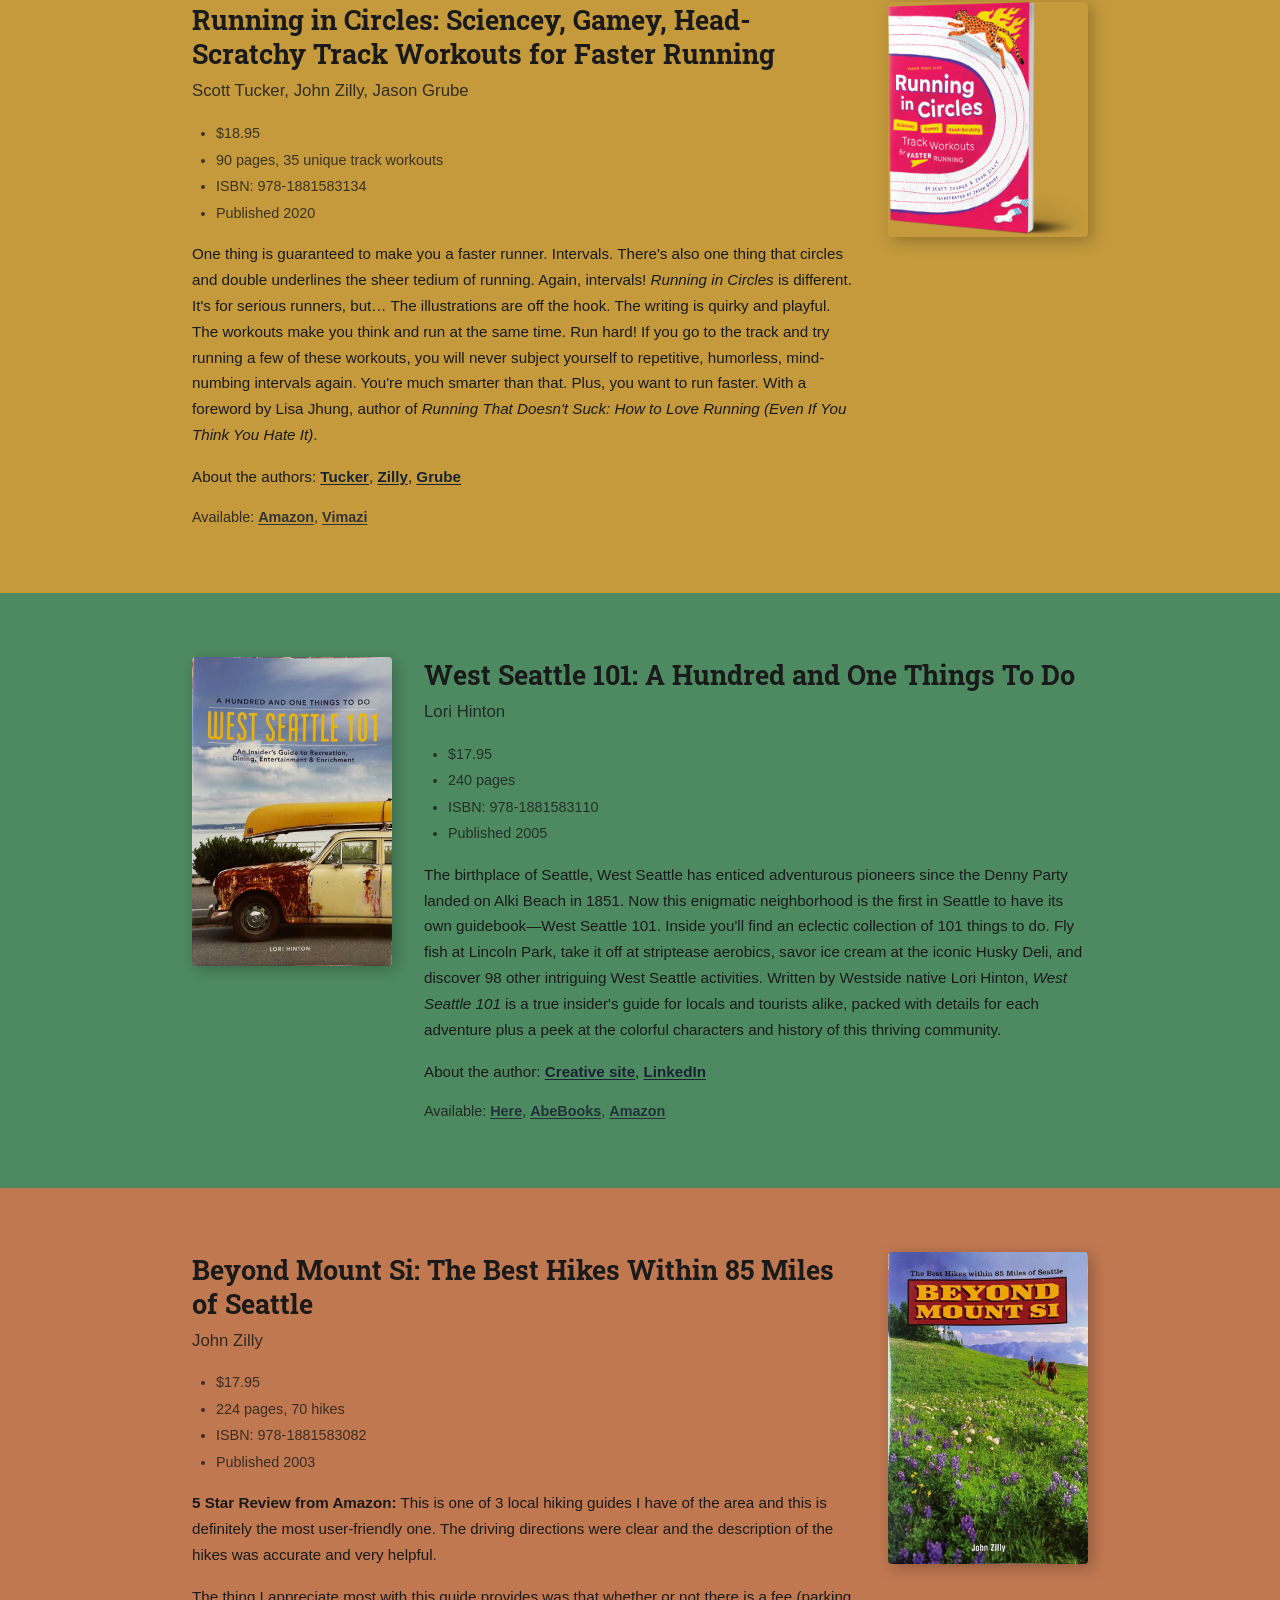
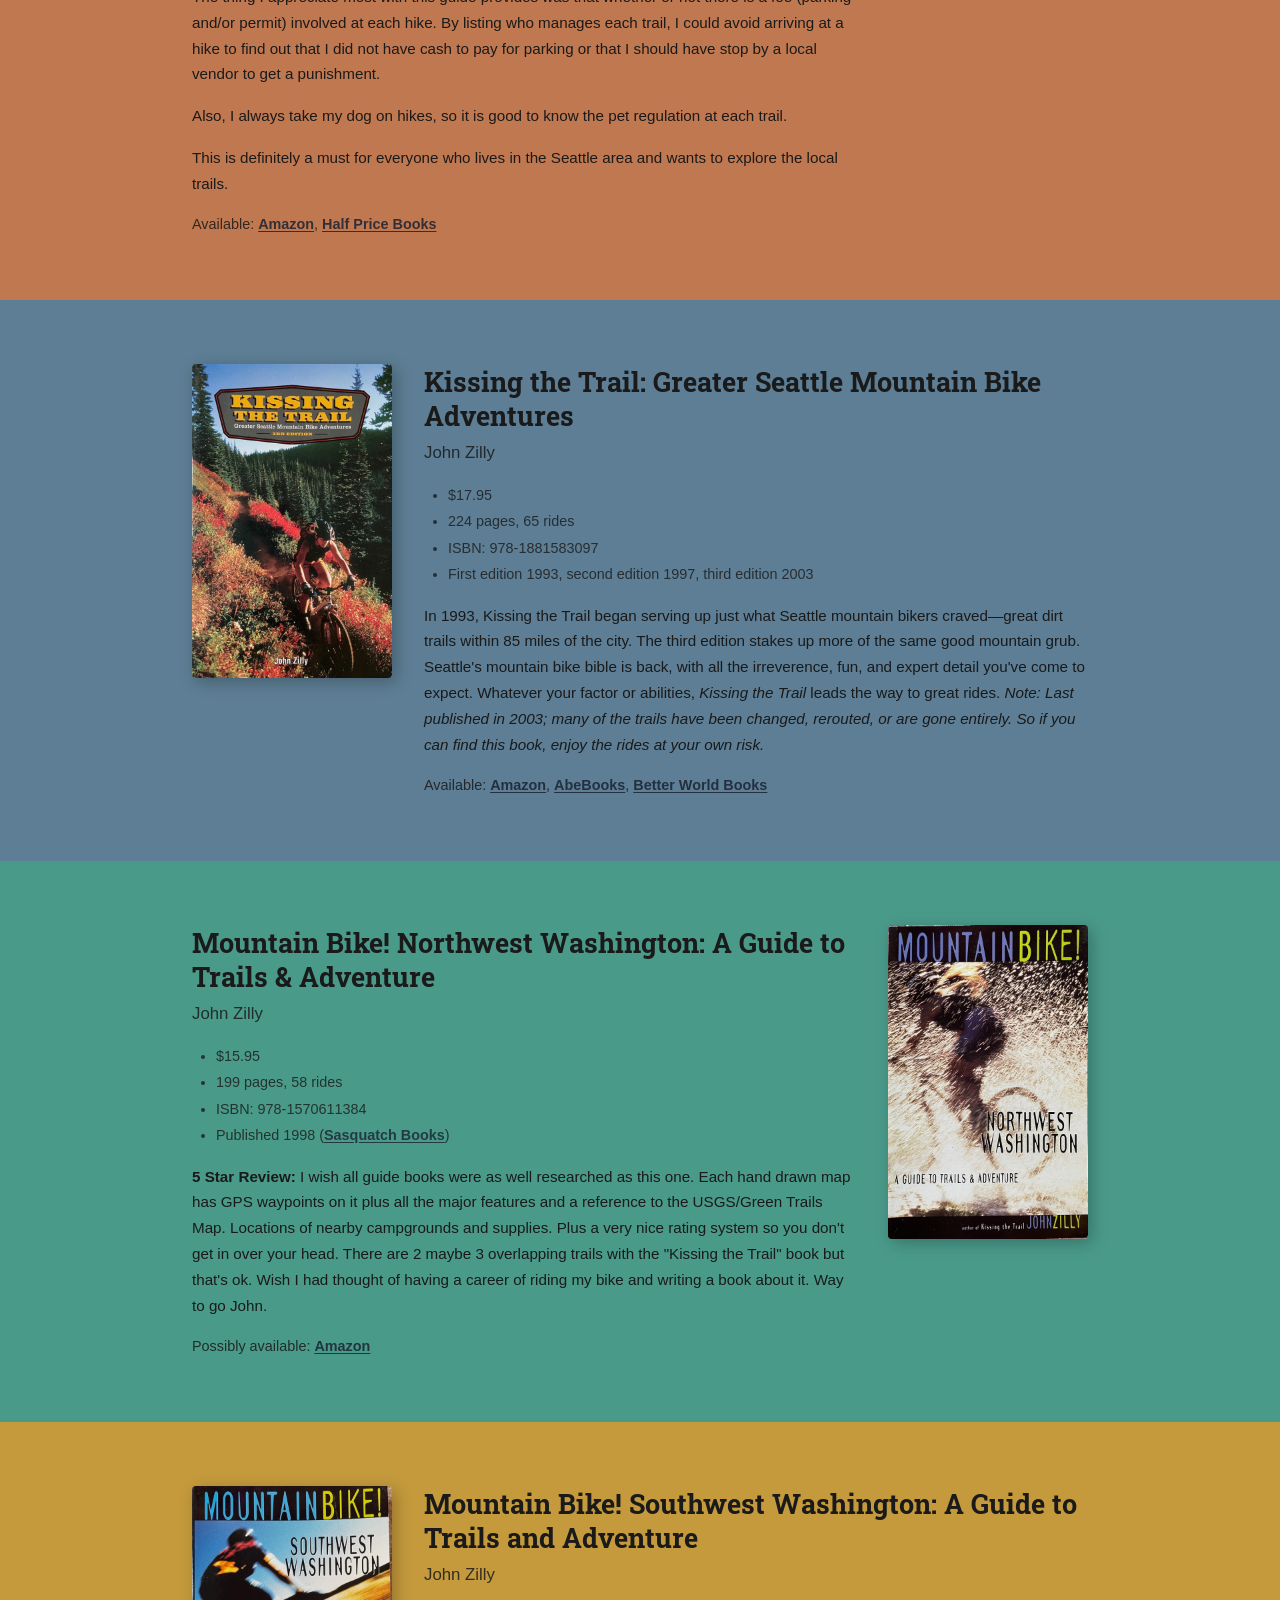
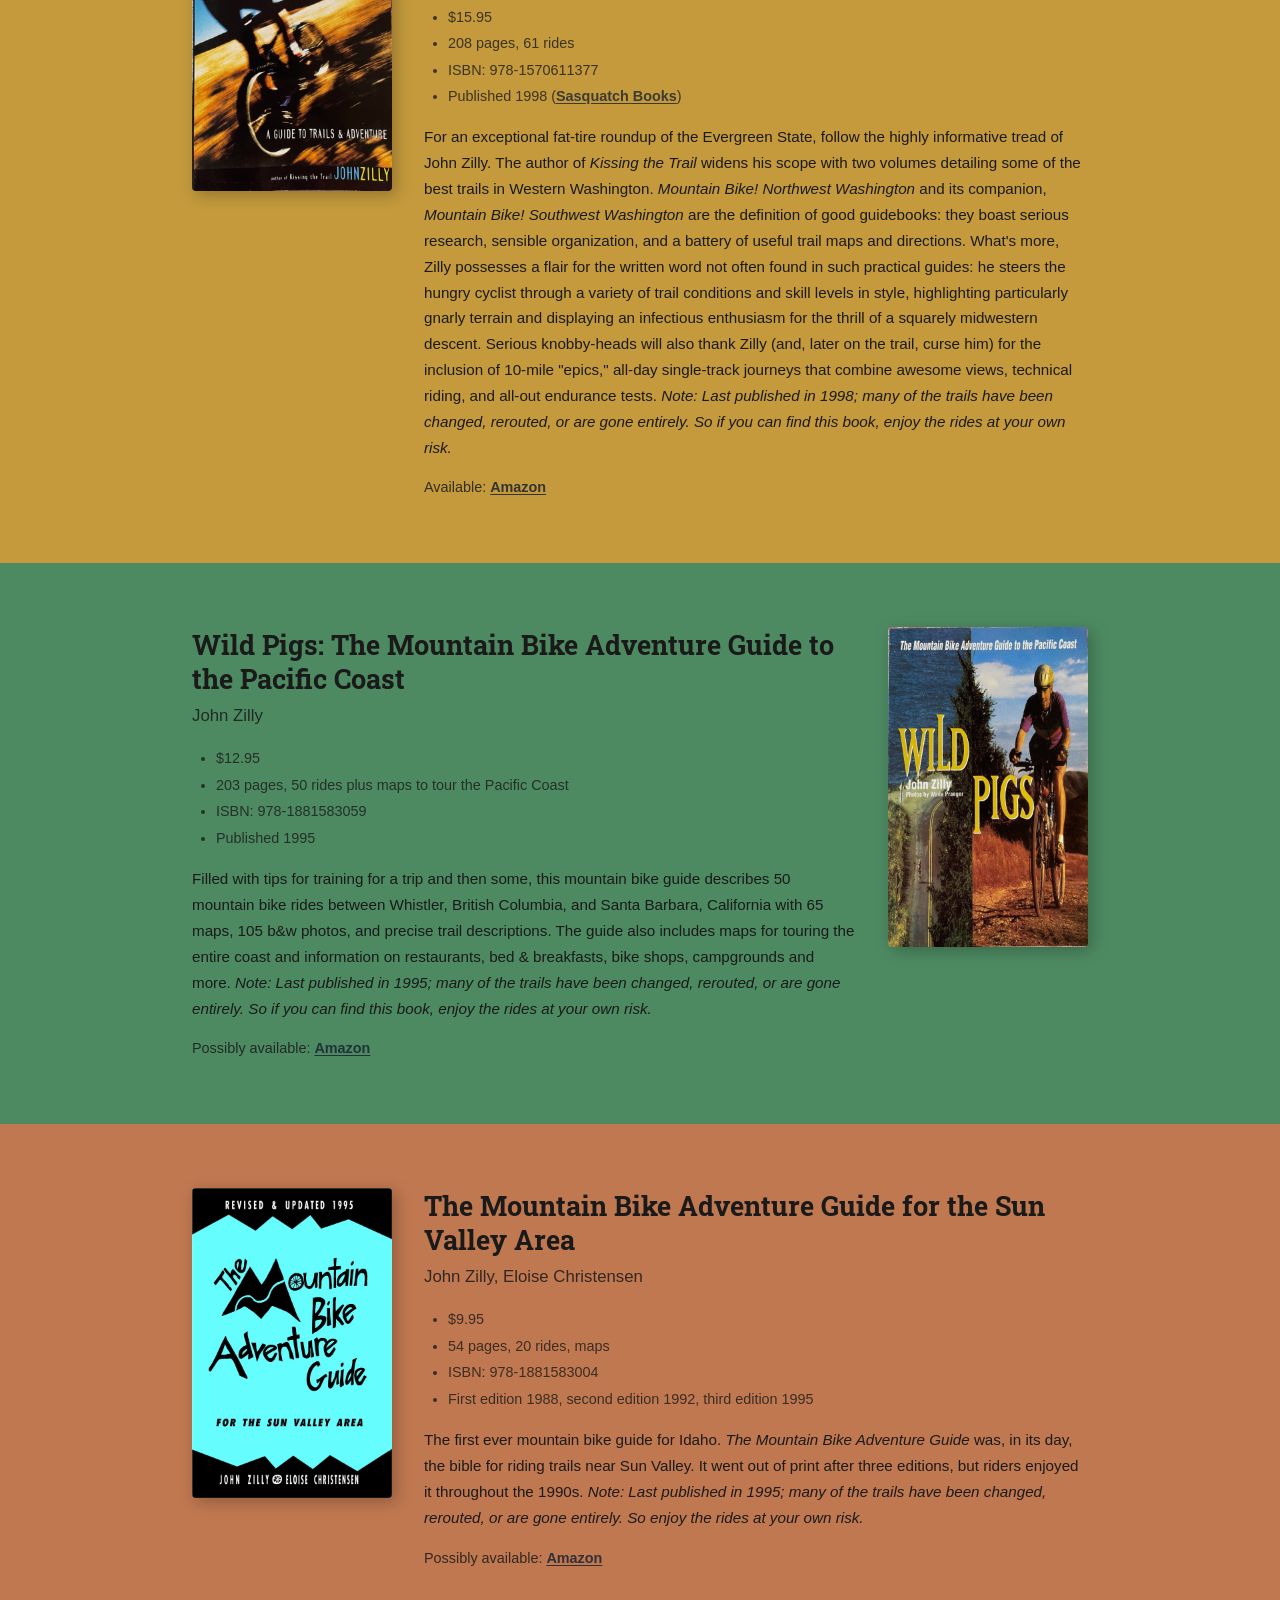
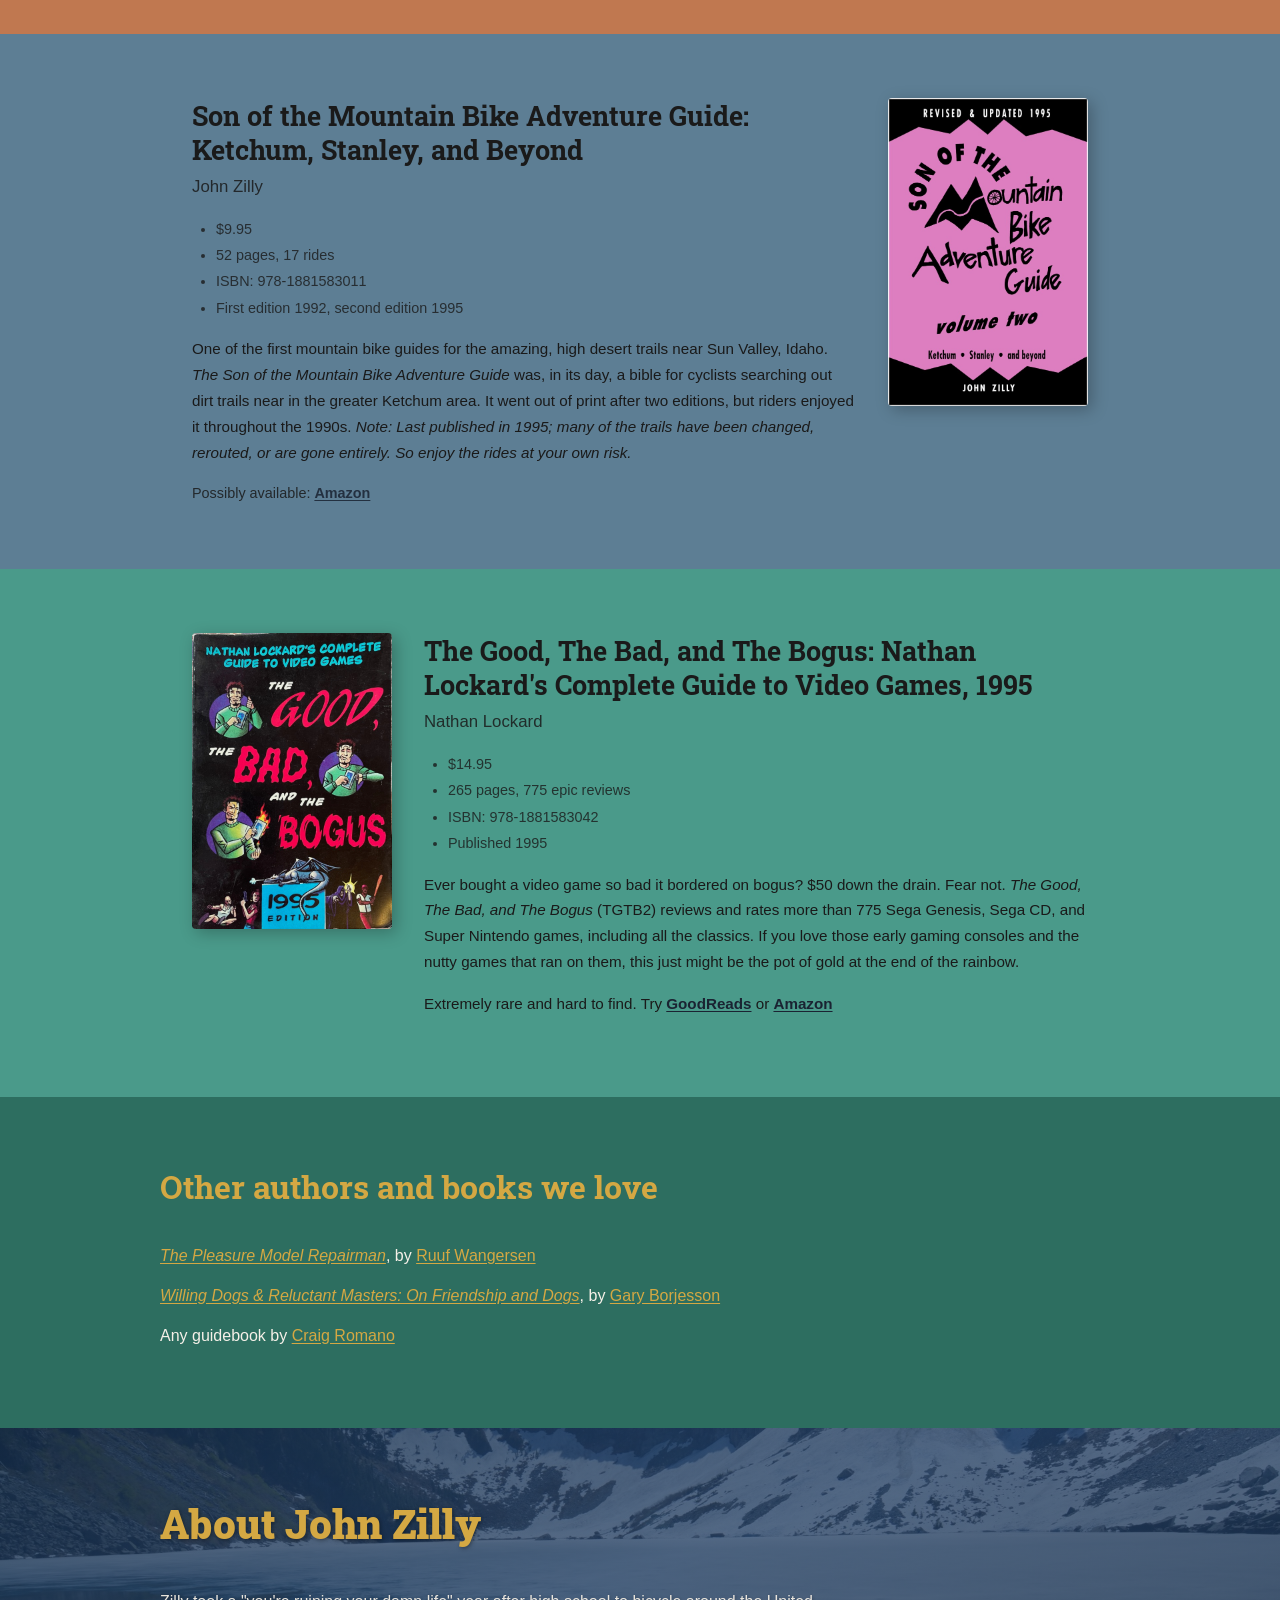
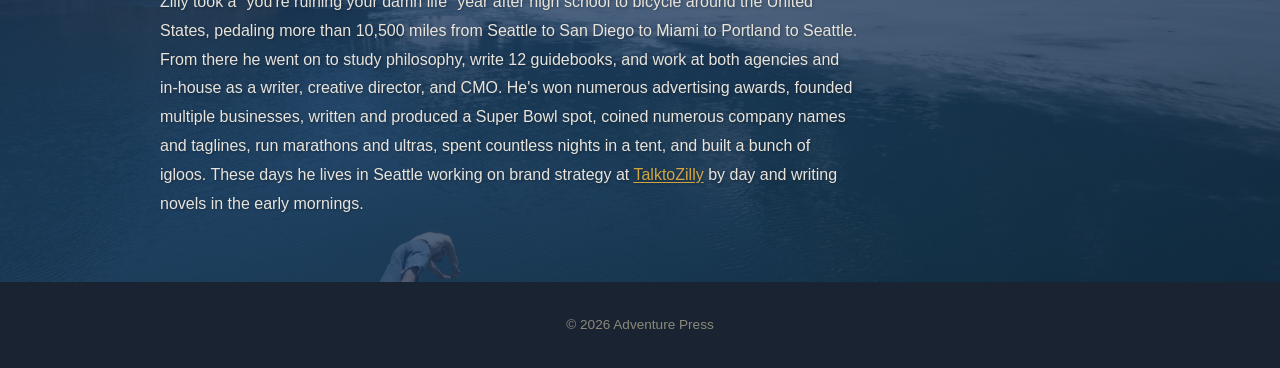
==== commit 8150cddf: "Design updates: slab font, hero/about images, book colors - Swap Playfair Display for Roboto Slab (b" ====
--- a/index.html
+++ b/index.html
@@ -10,7 +10,7 @@
     <meta property="og:type" content="website">
     <link rel="preconnect" href="https://fonts.googleapis.com">
     <link rel="preconnect" href="https://fonts.gstatic.com" crossorigin>
-    <link href="https://fonts.googleapis.com/css2?family=Playfair+Display:ital,wght@0,400..900;1,400..900&display=swap" rel="stylesheet">
+    <link href="https://fonts.googleapis.com/css2?family=Roboto+Slab:wght@400;700;900&display=swap" rel="stylesheet">
     <link rel="stylesheet" href="css/style.css">
 </head>
 <body>
@@ -45,7 +45,7 @@
                     <li>$19.95</li>
                     <li>352 pages, 85 maps, hundreds of photos</li>
                     <li>ISBN: 978-1881583127</li>
-                    <li>First edition (Sasquatch Books) 1998, second edition (Adventure Press) 2008</li>
+                    <li>First edition (<a href="https://sasquatchbooks.com/" target="_blank" rel="noopener">Sasquatch Books</a>) 1998, second edition (Adventure Press) 2008</li>
                 </ul>
                 <div class="book-description">
                     <p>The mountain biking in Oregon is pretty close to perfect. If that's what you're looking for, this is your book. The second edition of <em>Kissing the Trail</em> has 84 mountain bike rides all over Oregon&mdash;trails near Hood River, East Mount Hood, Bend, Oakridge, Eugene, and around greater Portland. It features a trails at Scappoose and two North Umpqua epics. These are mountain bike trails you won't find in any other guidebook. Elevation profiles, GPS coordinates, obsessively precise maps, over-the-bars trail descriptions. Plus the best driving directions you'll find in any guidebook. It's all mountain biking, and you'll be on singletrack on nearly every ride. <em>Note: Last published in 2008; some of the trails have been changed, rerouted, or are gone entirely. So enjoy the rides at your own risk.</em></p>
@@ -165,7 +165,7 @@
                     <li>$15.95</li>
                     <li>199 pages, 58 rides</li>
                     <li>ISBN: 978-1570611384</li>
-                    <li>Published 1998 (Sasquatch Books)</li>
+                    <li>Published 1998 (<a href="https://sasquatchbooks.com/" target="_blank" rel="noopener">Sasquatch Books</a>)</li>
                 </ul>
                 <div class="book-description">
                     <p><strong>5 Star Review:</strong> I wish all guide books were as well researched as this one. Each hand drawn map has GPS waypoints on it plus all the major features and a reference to the USGS/Green Trails Map. Locations of nearby campgrounds and supplies. Plus a very nice rating system so you don't get in over your head. There are 2 maybe 3 overlapping trails with the "Kissing the Trail" book but that's ok. Wish I had thought of having a career of riding my bike and writing a book about it. Way to go John.</p>
@@ -188,7 +188,7 @@
                     <li>$15.95</li>
                     <li>208 pages, 61 rides</li>
                     <li>ISBN: 978-1570611377</li>
-                    <li>Published 1998 (Sasquatch Books)</li>
+                    <li>Published 1998 (<a href="https://sasquatchbooks.com/" target="_blank" rel="noopener">Sasquatch Books</a>)</li>
                 </ul>
                 <div class="book-description">
                     <p>For an exceptional fat-tire roundup of the Evergreen State, follow the highly informative tread of John Zilly. The author of <em>Kissing the Trail</em> widens his scope with two volumes detailing some of the best trails in Western Washington. <em>Mountain Bike! Northwest Washington</em> and its companion, <em>Mountain Bike! Southwest Washington</em> are the definition of good guidebooks: they boast serious research, sensible organization, and a battery of useful trail maps and directions. What's more, Zilly possesses a flair for the written word not often found in such practical guides: he steers the hungry cyclist through a variety of trail conditions and skill levels in style, highlighting particularly gnarly terrain and displaying an infectious enthusiasm for the thrill of a squarely midwestern descent. Serious knobby-heads will also thank Zilly (and, later on the trail, curse him) for the inclusion of 10-mile "epics," all-day single-track journeys that combine awesome views, technical riding, and all-out endurance tests. <em>Note: Last published in 1998; many of the trails have been changed, rerouted, or are gone entirely. So if you can find this book, enjoy the rides at your own risk.</em></p>
@@ -307,7 +307,7 @@
     <section class="about" id="about">
         <div class="about-content">
             <h2>About John Zilly</h2>
-            <p>Zilly took a "you're ruining your damn life" year after high school to bicycle around the United States, pedaling more than 10,500 miles over nine months. From there he went on to study philosophy, write 12 guidebooks, and work at both agencies and in-house as a writer, creative director, and CMO. He's won numerous advertising awards, founded multiple businesses, written and produced a Super Bowl spot, coined numerous company names and taglines, run marathons and ultras, spent countless nights in a tent, and built a bunch of igloos. These days he lives in Seattle working on brand strategy at <a href="https://www.talktozilly.com" target="_blank" rel="noopener">TalktoZilly</a> by day and writing novels in the early mornings.</p>
+            <p>Zilly took a "you're ruining your damn life" year after high school to bicycle around the United States, pedaling more than 10,500 miles from Seattle to San Diego to Miami to Portland to Seattle. From there he went on to study philosophy, write 12 guidebooks, and work at both agencies and in-house as a writer, creative director, and CMO. He's won numerous advertising awards, founded multiple businesses, written and produced a Super Bowl spot, coined numerous company names and taglines, run marathons and ultras, spent countless nights in a tent, and built a bunch of igloos. These days he lives in Seattle working on brand strategy at <a href="https://www.talktozilly.com" target="_blank" rel="noopener">TalktoZilly</a> by day and writing novels in the early mornings.</p>
         </div>
     </section>
 
--- a/css/style.css
+++ b/css/style.css
@@ -4,7 +4,7 @@
 
 /* -- CSS Variables -- */
 :root {
-    --color-teal: #3a8a7a;
+    --color-teal: #4a9a8a;
     --color-teal-light: #4a9a8a;
     --color-teal-dark: #2d6e60;
     --color-gold: #d4a843;
@@ -16,7 +16,14 @@
     --color-text-light: #e8e4dc;
     --color-text-muted: #8a8a7a;
 
-    --font-heading: 'Playfair Display', Georgia, 'Times New Roman', serif;
+    /* Adventurous book section colors */
+    --color-book-teal: #4a9a8a;
+    --color-book-gold: #c49a3c;
+    --color-book-forest: #4d8a62;
+    --color-book-canyon: #c07850;
+    --color-book-slate: #5d7e94;
+
+    --font-heading: 'Roboto Slab', 'Rockwell', 'Courier New', serif;
     --font-body: -apple-system, BlinkMacSystemFont, 'Segoe UI', Roboto, 'Helvetica Neue', Arial, sans-serif;
 
     --max-width: 960px;
@@ -45,7 +52,7 @@
     font-size: 16px;
     line-height: 1.6;
     color: var(--color-text-dark);
-    background-color: var(--color-teal);
+    background-color: var(--color-dark);
     -webkit-font-smoothing: antialiased;
     -moz-osx-font-smoothing: grayscale;
 }
@@ -85,11 +92,13 @@
 .logo {
     font-family: var(--font-heading);
     font-size: 1.1rem;
+    font-weight: 700;
     color: var(--color-cream);
     text-decoration: none;
     letter-spacing: 0.02em;
     opacity: 0.9;
     transition: opacity 0.2s ease;
+    text-shadow: 1px 1px 4px rgba(0, 0, 0, 0.6);
 }
 
 .logo:hover {
@@ -104,7 +113,8 @@
     display: flex;
     align-items: center;
     justify-content: center;
-    background: linear-gradient(160deg, #1a2e1f 0%, #1a3a2e 30%, #2d4a3e 60%, #1a2332 100%);
+    background:
+        url('../images/hero-bg.webp') center center / cover no-repeat;
     overflow: hidden;
 }
 
@@ -112,9 +122,13 @@
     content: '';
     position: absolute;
     inset: 0;
-    background:
-        radial-gradient(ellipse at 20% 80%, rgba(58, 138, 122, 0.15) 0%, transparent 60%),
-        radial-gradient(ellipse at 80% 20%, rgba(212, 168, 67, 0.08) 0%, transparent 50%);
+    background: linear-gradient(
+        to bottom,
+        rgba(0, 0, 0, 0.35) 0%,
+        rgba(0, 0, 0, 0.2) 40%,
+        rgba(0, 0, 0, 0.3) 70%,
+        rgba(0, 0, 0, 0.55) 100%
+    );
     pointer-events: none;
 }
 
@@ -122,38 +136,41 @@
     position: relative;
     text-align: left;
     padding: var(--spacing-xl) var(--spacing-lg);
-    max-width: 700px;
+    max-width: 750px;
     width: 100%;
 }
 
 .hero-title {
     font-family: var(--font-heading);
-    font-size: clamp(2.5rem, 6vw, 4.5rem);
-    font-weight: 700;
-    color: var(--color-gold);
-    line-height: 1.1;
+    font-size: clamp(2.8rem, 7vw, 5rem);
+    font-weight: 900;
+    color: var(--color-gold);
+    line-height: 1.05;
     margin-bottom: var(--spacing-md);
+    text-shadow: 2px 2px 8px rgba(0, 0, 0, 0.7), 0 0 40px rgba(0, 0, 0, 0.3);
 }
 
 .hero-subtitle {
     font-family: var(--font-body);
-    font-size: clamp(1.1rem, 2.5vw, 1.4rem);
-    font-weight: 300;
-    color: var(--color-text-light);
-    line-height: 1.5;
+    font-size: clamp(1.3rem, 3vw, 1.8rem);
+    font-weight: 400;
+    color: #ffffff;
+    line-height: 1.4;
     margin-bottom: var(--spacing-xl);
-    max-width: 500px;
+    max-width: 550px;
+    text-shadow: 1px 1px 6px rgba(0, 0, 0, 0.7), 0 0 20px rgba(0, 0, 0, 0.3);
 }
 
 .hero-cta {
     display: inline-block;
     font-family: var(--font-heading);
-    font-style: italic;
-    font-size: 1.2rem;
+    font-size: 1.3rem;
+    font-weight: 700;
     color: var(--color-gold);
     text-decoration: none;
     padding: var(--spacing-sm) 0;
     transition: transform 0.2s ease;
+    text-shadow: 1px 1px 4px rgba(0, 0, 0, 0.6);
 }
 
 .hero-cta:hover {
@@ -175,8 +192,8 @@
 
 /* -- Books Section -- */
 .books-section {
-    background-color: var(--color-teal);
-    padding: var(--spacing-xl) var(--spacing-lg);
+    background-color: var(--color-dark);
+    padding: 0;
 }
 
 /* -- Book Article -- */
@@ -184,20 +201,36 @@
     display: flex;
     gap: var(--spacing-lg);
     max-width: var(--max-width);
-    margin: 0 auto var(--spacing-xl);
-    padding-bottom: var(--spacing-xl);
-    border-bottom: 1px solid rgba(0, 0, 0, 0.1);
+    margin: 0 auto;
+    padding: var(--spacing-xl) var(--spacing-lg);
     align-items: flex-start;
-}
-
-.book:last-child {
-    border-bottom: none;
-    margin-bottom: 0;
-    padding-bottom: 0;
 }
 
 .book:nth-child(even) {
     flex-direction: row-reverse;
+}
+
+/* -- Adventurous Book Colors -- */
+.book:nth-child(5n+1) { background-color: var(--color-book-teal); }
+.book:nth-child(5n+2) { background-color: var(--color-book-gold); }
+.book:nth-child(5n+3) { background-color: var(--color-book-forest); }
+.book:nth-child(5n+4) { background-color: var(--color-book-canyon); }
+.book:nth-child(5n+5) { background-color: var(--color-book-slate); }
+
+/* Full-bleed colored bands */
+.books-section > .book {
+    max-width: none;
+}
+
+.books-section > .book > .book-cover,
+.books-section > .book > .book-info {
+    /* Constrain content within the full-bleed band */
+}
+
+/* Use an inner wrapper approach via padding */
+.book {
+    padding-left: max(var(--spacing-lg), calc((100% - var(--max-width)) / 2 + var(--spacing-lg)));
+    padding-right: max(var(--spacing-lg), calc((100% - var(--max-width)) / 2 + var(--spacing-lg)));
 }
 
 .book-cover {
@@ -252,6 +285,15 @@
     margin-bottom: 2px;
 }
 
+.book-specs a {
+    color: var(--color-dark);
+    font-weight: 600;
+}
+
+.book-specs a:hover {
+    color: var(--color-dark-blue);
+}
+
 .book-description {
     margin-bottom: var(--spacing-md);
     color: var(--color-text-dark);
@@ -305,7 +347,7 @@
 .other-authors h2 {
     font-family: var(--font-heading);
     font-size: clamp(1.5rem, 3vw, 2rem);
-    font-style: italic;
+    font-weight: 700;
     color: var(--color-gold);
     margin-bottom: var(--spacing-lg);
 }
@@ -333,7 +375,8 @@
 /* -- About Section -- */
 .about {
     position: relative;
-    background: linear-gradient(160deg, #1e3a5f 0%, #2c4766 40%, #1a3050 100%);
+    background:
+        url('../images/about-bg.jpg') center center / cover no-repeat;
     padding: var(--spacing-xl) var(--spacing-lg);
     overflow: hidden;
 }
@@ -342,8 +385,12 @@
     content: '';
     position: absolute;
     inset: 0;
-    background:
-        radial-gradient(ellipse at 70% 30%, rgba(58, 138, 122, 0.1) 0%, transparent 60%);
+    background: linear-gradient(
+        160deg,
+        rgba(20, 45, 75, 0.82) 0%,
+        rgba(30, 58, 95, 0.75) 40%,
+        rgba(20, 40, 65, 0.8) 100%
+    );
     pointer-events: none;
 }
 
@@ -356,10 +403,10 @@
 .about h2 {
     font-family: var(--font-heading);
     font-size: clamp(1.8rem, 4vw, 2.5rem);
-    font-style: italic;
-    font-weight: 400;
+    font-weight: 900;
     color: var(--color-gold);
     margin-bottom: var(--spacing-lg);
+    text-shadow: 1px 1px 4px rgba(0, 0, 0, 0.4);
 }
 
 .about p {
@@ -367,6 +414,7 @@
     font-size: 1rem;
     line-height: 1.8;
     max-width: 700px;
+    text-shadow: 1px 1px 3px rgba(0, 0, 0, 0.3);
 }
 
 .about a {
@@ -406,6 +454,8 @@
     .book {
         flex-direction: column !important;
         gap: var(--spacing-md);
+        padding-left: var(--spacing-md) !important;
+        padding-right: var(--spacing-md) !important;
     }
 
     .book-cover {
@@ -415,10 +465,6 @@
 
     .hero-content {
         padding: var(--spacing-xl) var(--spacing-md);
-    }
-
-    .books-section {
-        padding: var(--spacing-lg) var(--spacing-md);
     }
 
     .other-authors {
@@ -454,6 +500,7 @@
         opacity: 1;
         transform: none;
         page-break-inside: avoid;
+        background-color: white !important;
     }
 
     body {
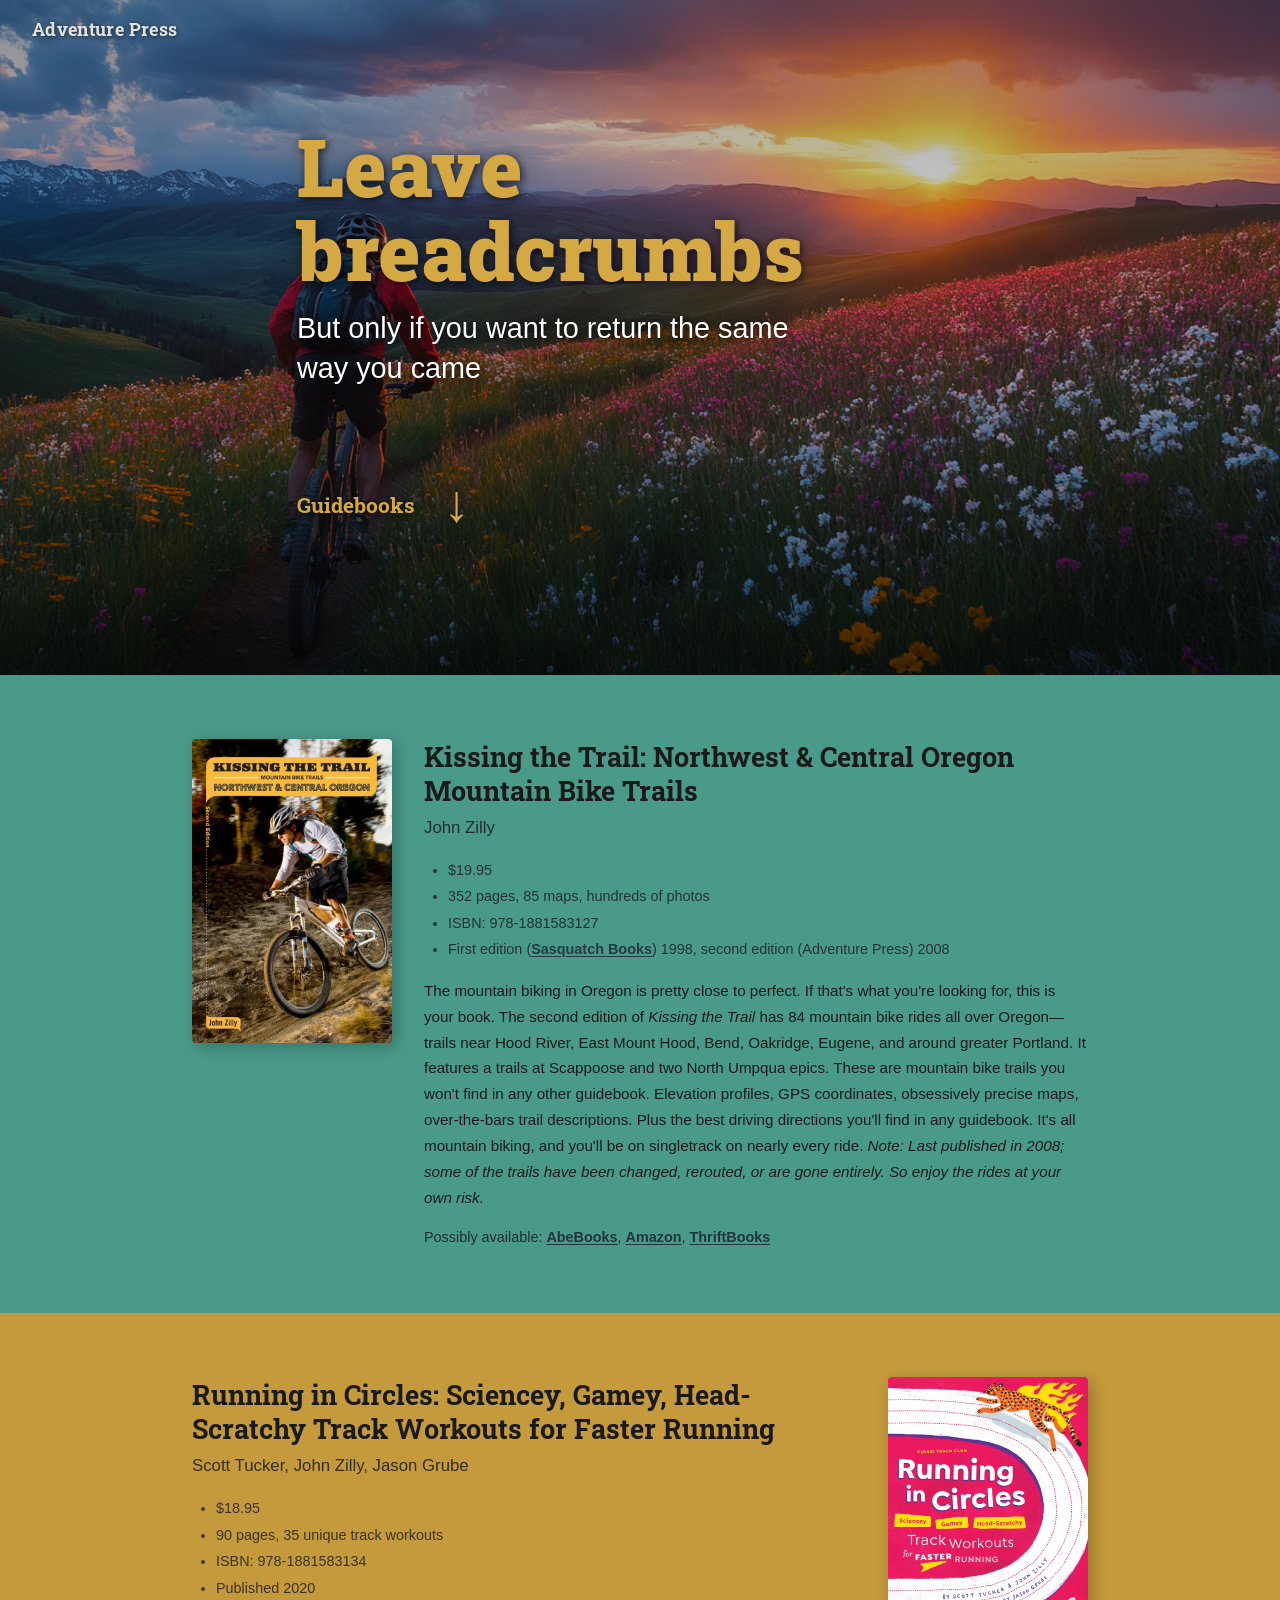
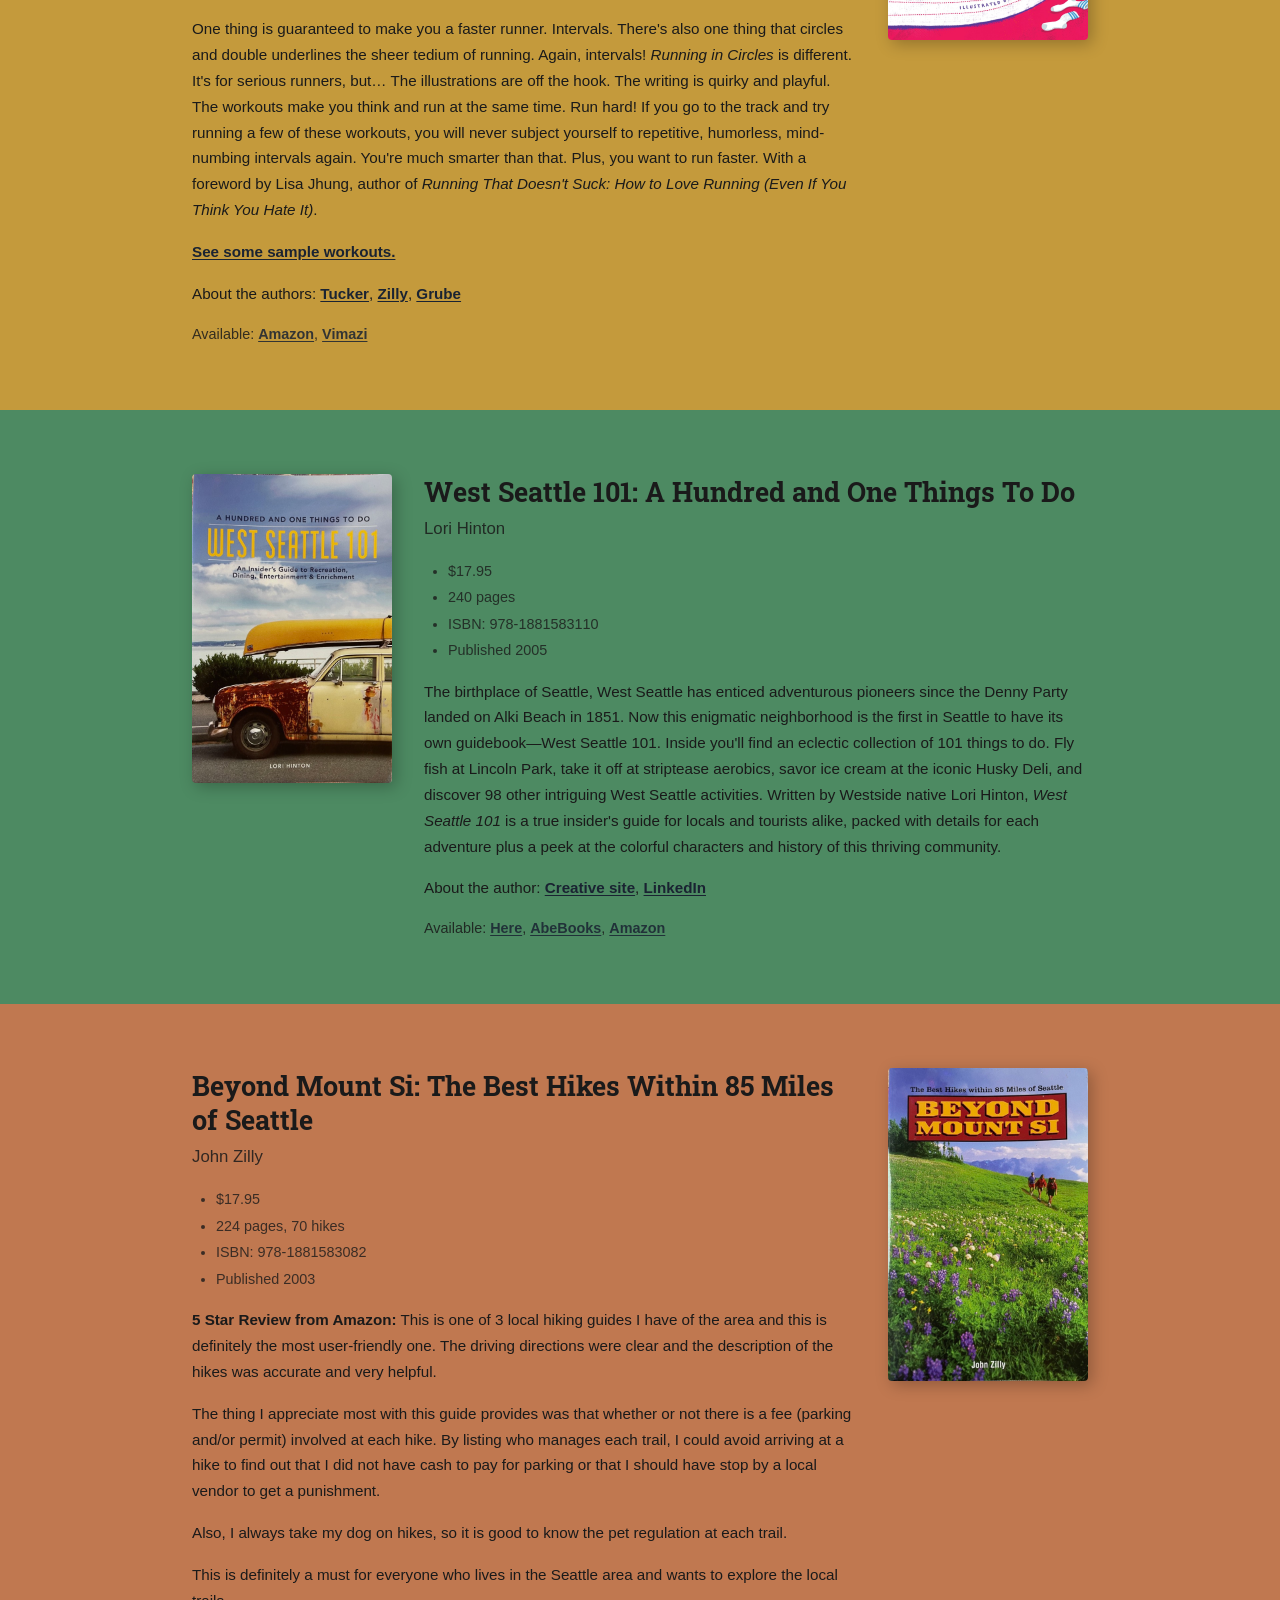
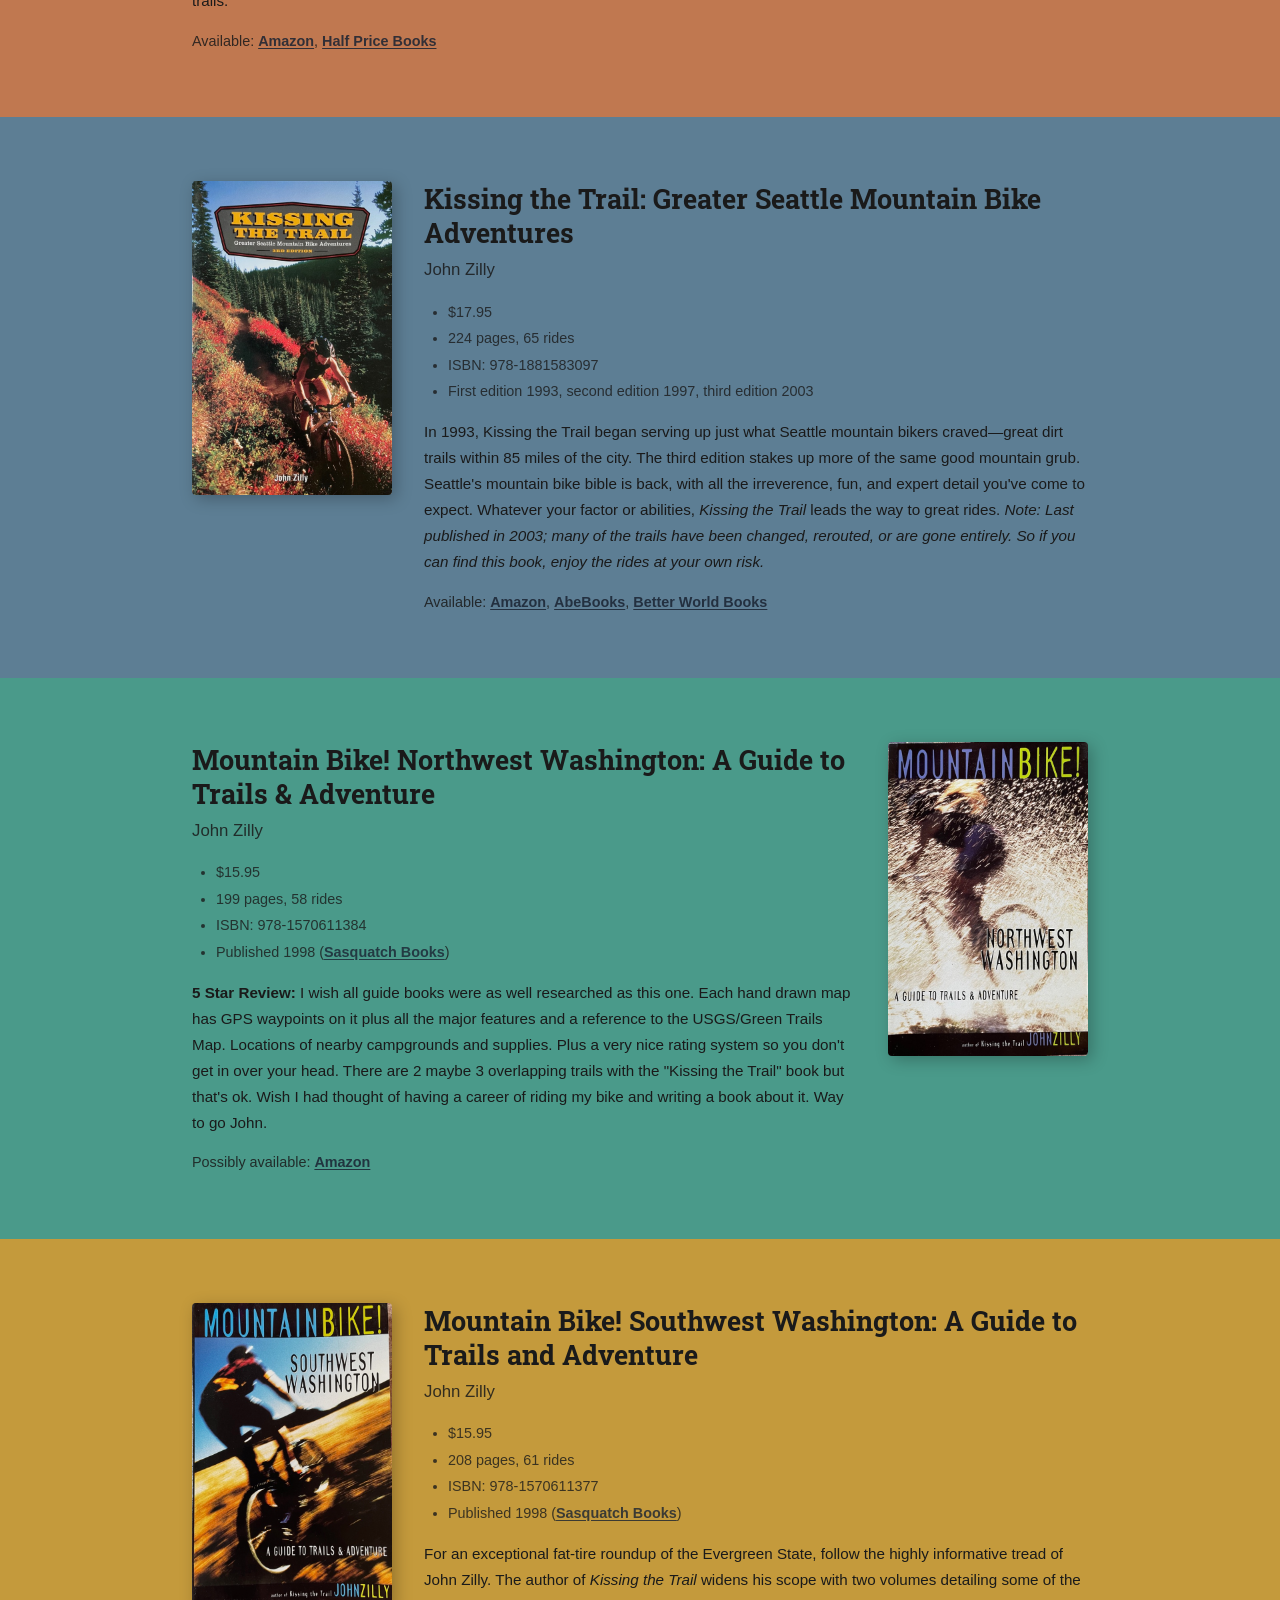
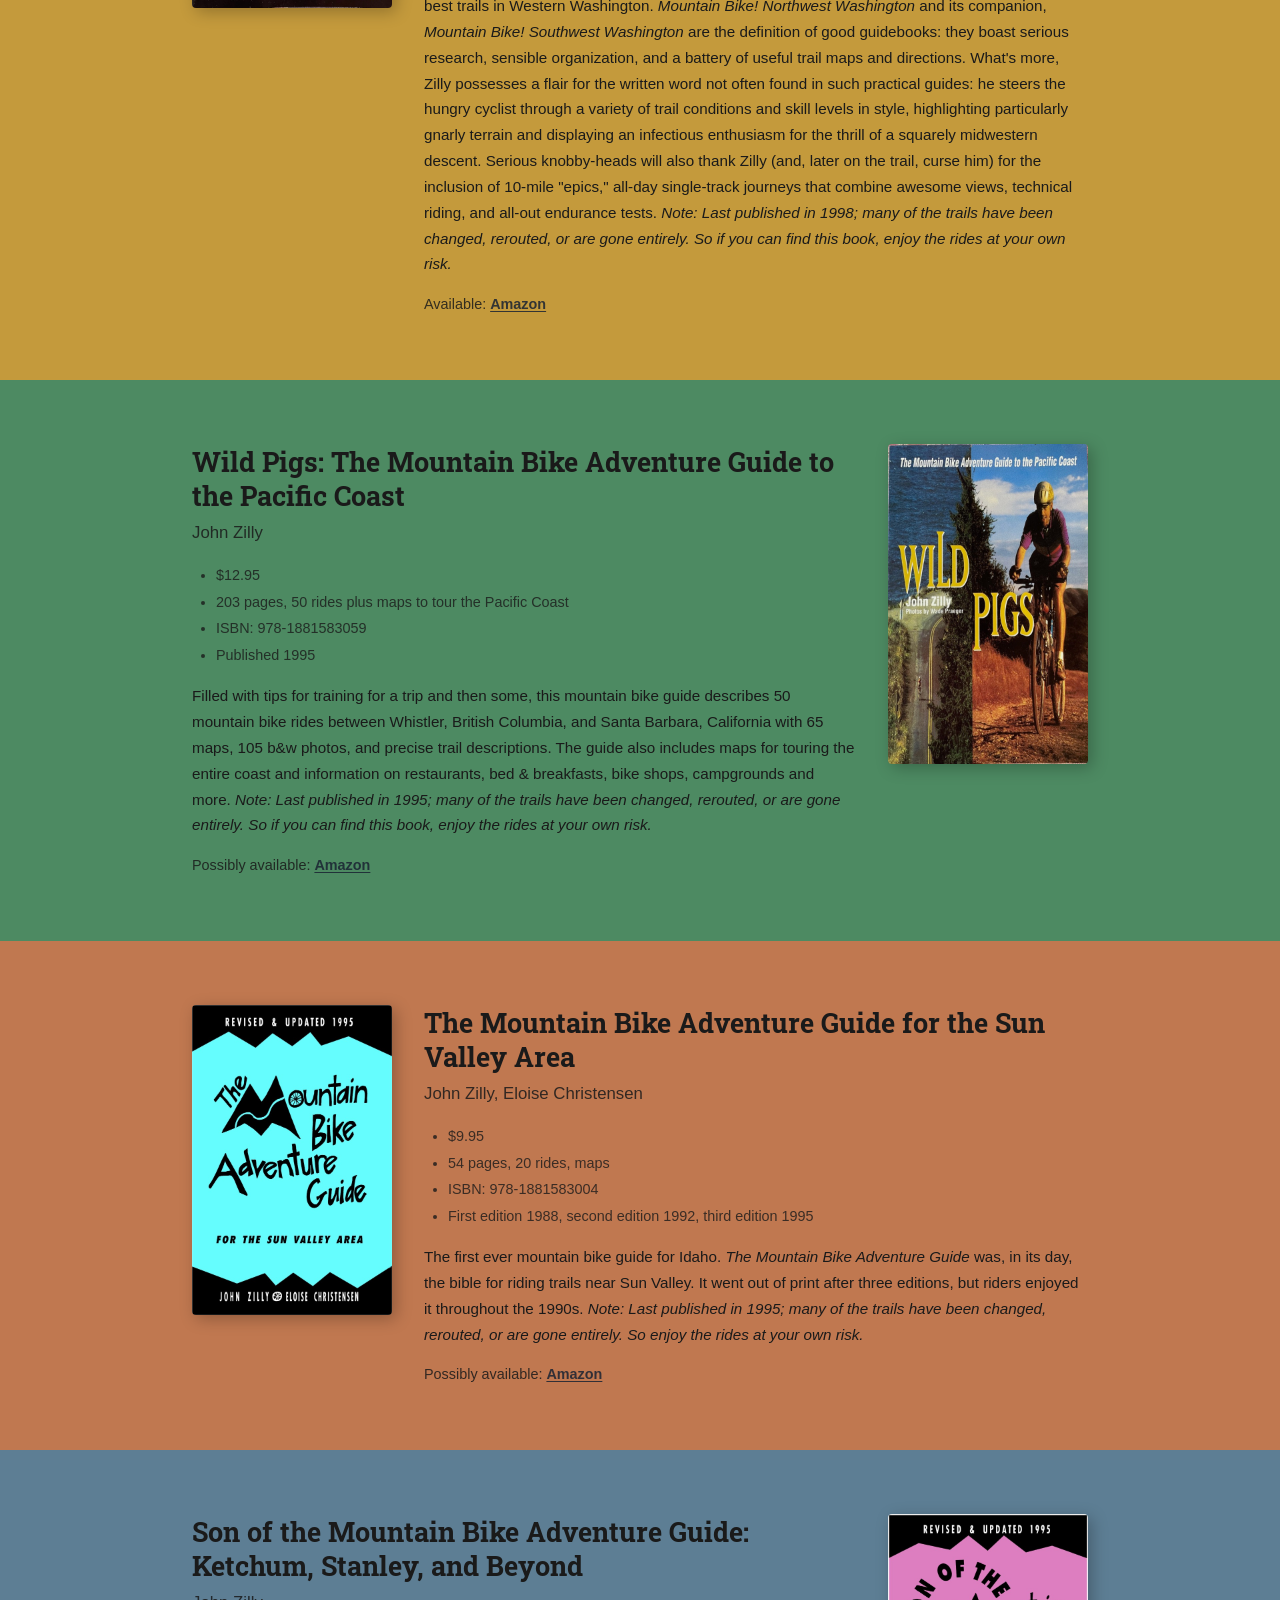
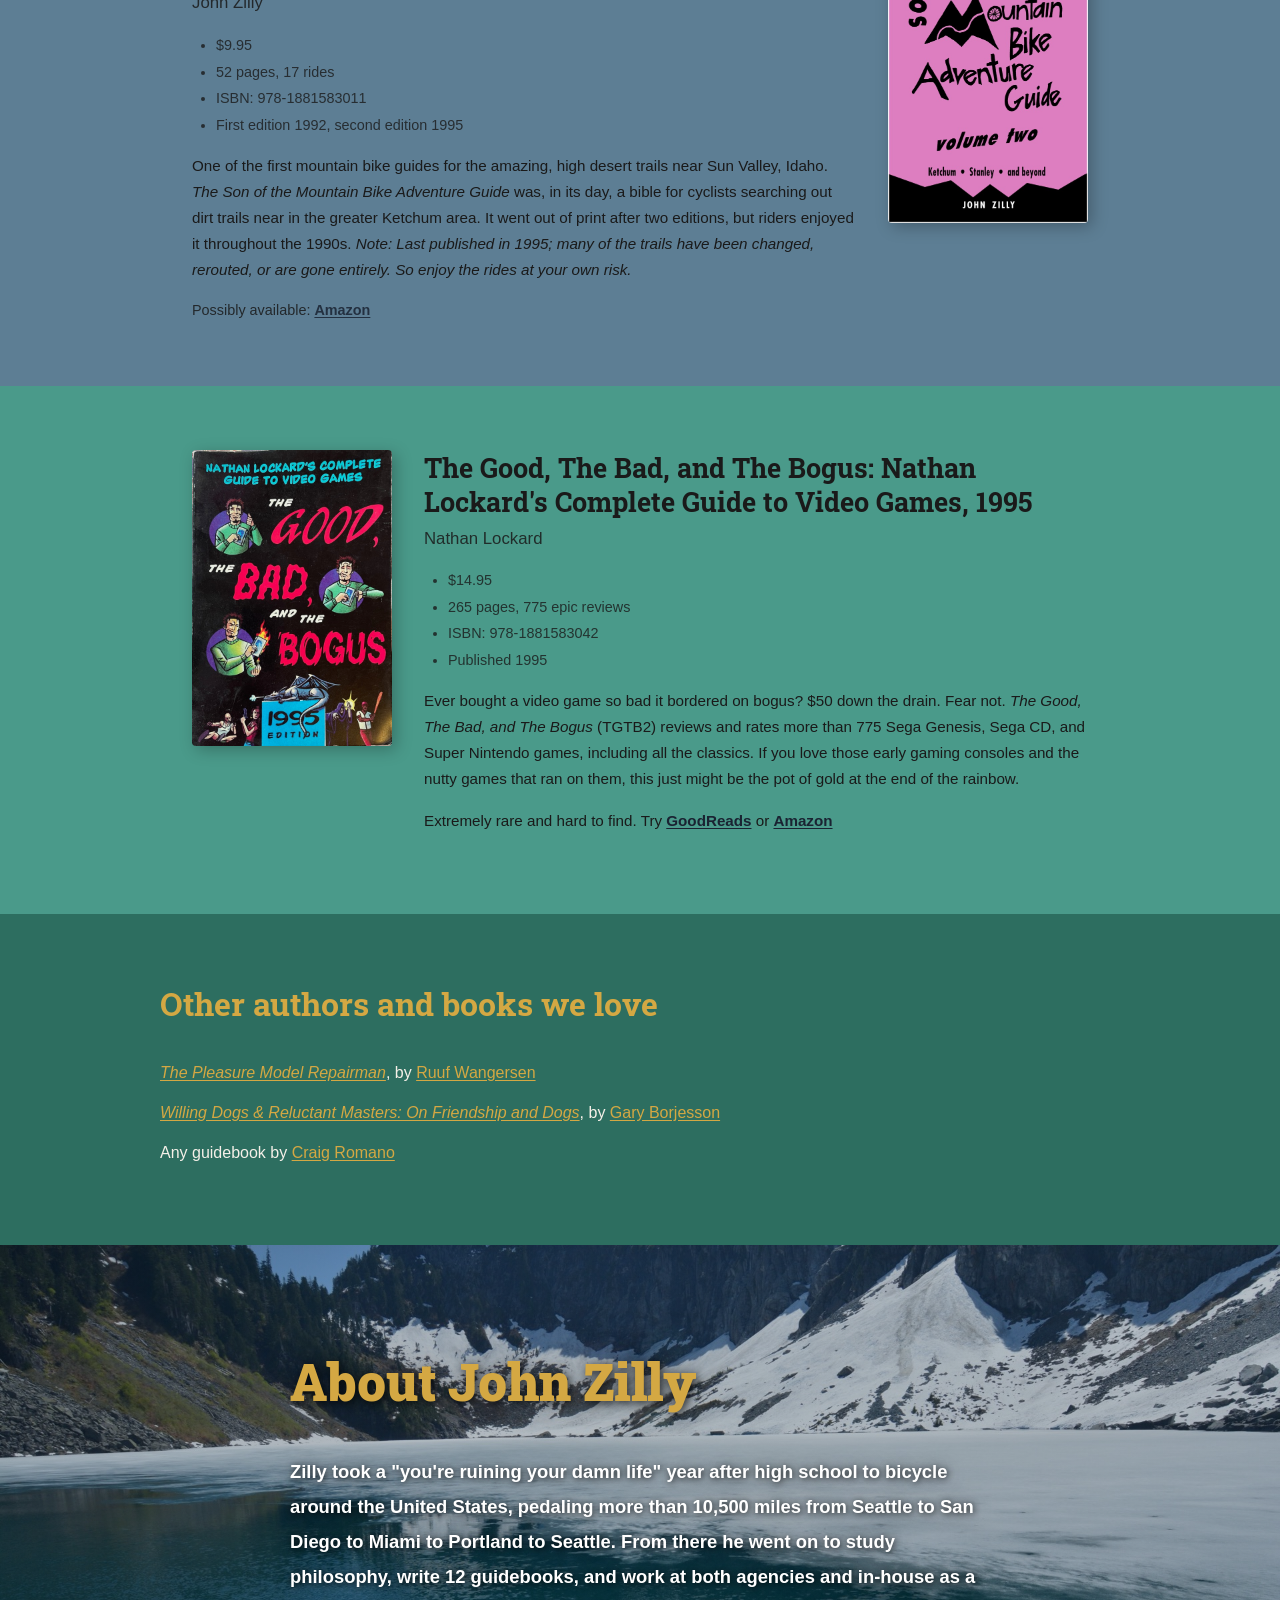
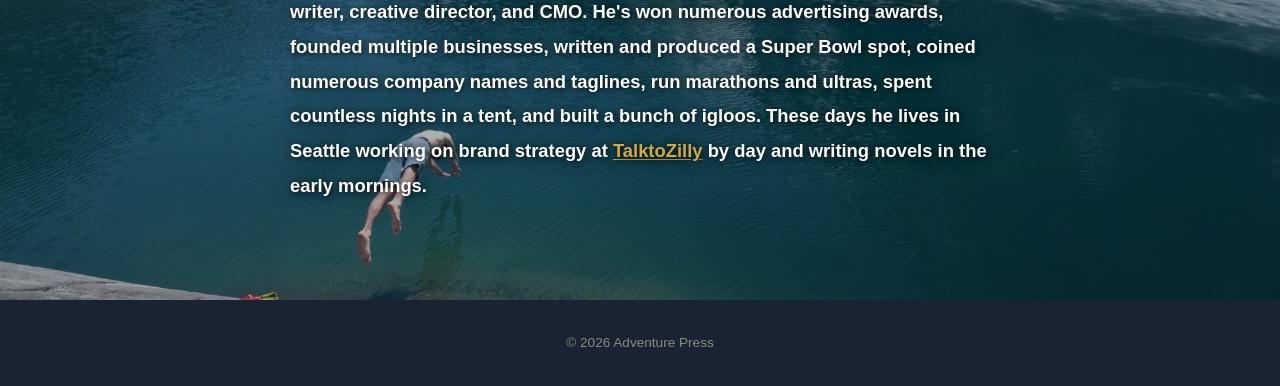
==== commit 329ee1be: "Add sample workouts page, update Running in Circles cover, enlarge arrow - Replace Running in Circle" ====
--- a/index.html
+++ b/index.html
@@ -57,9 +57,9 @@
         <!-- Book 2: Running in Circles -->
         <article class="book">
             <div class="book-cover">
-                <img src="images/covers/running-in-circles.png"
+                <img src="images/covers/running-in-circles.jpg"
                      alt="Running in Circles: Track Workouts for Faster Running cover"
-                     loading="lazy" width="400" height="500">
+                     loading="lazy" width="800" height="1050">
             </div>
             <div class="book-info">
                 <h2>Running in Circles: Sciencey, Gamey, Head-Scratchy Track Workouts for Faster Running</h2>
@@ -72,6 +72,7 @@
                 </ul>
                 <div class="book-description">
                     <p>One thing is guaranteed to make you a faster runner. Intervals. There's also one thing that circles and double underlines the sheer tedium of running. Again, intervals! <em>Running in Circles</em> is different. It's for serious runners, but&hellip; The illustrations are off the hook. The writing is quirky and playful. The workouts make you think and run at the same time. Run hard! If you go to the track and try running a few of these workouts, you will never subject yourself to repetitive, humorless, mind-numbing intervals again. You're much smarter than that. Plus, you want to run faster. With a foreword by Lisa Jhung, author of <em>Running That Doesn't Suck: How to Love Running (Even If You Think You Hate It)</em>.</p>
+                    <p class="sample-link"><a href="samples/running-in-circles.html">See some sample workouts.</a></p>
                     <p>About the authors: <a href="https://www.linkedin.com/in/scottltuckermarathon/" target="_blank" rel="noopener">Tucker</a>, <a href="https://www.talktozilly.com" target="_blank" rel="noopener">Zilly</a>, <a href="https://headquarters.studio" target="_blank" rel="noopener">Grube</a></p>
                 </div>
                 <p class="book-availability">Available: <a href="https://www.amazon.com/Running-Circles-Sciencey-Head-Scratchy-Workouts/dp/1881583139" target="_blank" rel="noopener">Amazon</a>, <a href="https://vimazi.com/products/running-in-circles" target="_blank" rel="noopener">Vimazi</a></p>
--- a/css/style.css
+++ b/css/style.css
@@ -109,12 +109,12 @@
 /* -- Hero Section -- */
 .hero {
     position: relative;
-    min-height: 100vh;
+    min-height: 75vh;
     display: flex;
     align-items: center;
     justify-content: center;
     background:
-        url('../images/hero-bg.webp') center center / cover no-repeat;
+        url('../images/hero-bg.webp') center 35% / cover no-repeat;
     overflow: hidden;
 }
 
@@ -180,14 +180,16 @@
 
 .hero-cta .arrow {
     display: inline-block;
-    margin-left: 0.3em;
+    margin-left: 0.4em;
+    font-size: 2.5em;
+    vertical-align: -0.15em;
     animation: bounce 2s infinite;
 }
 
 @keyframes bounce {
     0%, 20%, 50%, 80%, 100% { transform: translateY(0); }
-    40% { transform: translateY(6px); }
-    60% { transform: translateY(3px); }
+    40% { transform: translateY(10px); }
+    60% { transform: translateY(5px); }
 }
 
 /* -- Books Section -- */
@@ -376,8 +378,11 @@
 .about {
     position: relative;
     background:
-        url('../images/about-bg.jpg') center center / cover no-repeat;
-    padding: var(--spacing-xl) var(--spacing-lg);
+        url('../images/about-bg.jpg') center 60% / cover no-repeat;
+    padding: 6rem var(--spacing-lg);
+    min-height: 70vh;
+    display: flex;
+    align-items: center;
     overflow: hidden;
 }
 
@@ -387,9 +392,9 @@
     inset: 0;
     background: linear-gradient(
         160deg,
-        rgba(20, 45, 75, 0.82) 0%,
-        rgba(30, 58, 95, 0.75) 40%,
-        rgba(20, 40, 65, 0.8) 100%
+        rgba(10, 30, 50, 0.4) 0%,
+        rgba(15, 40, 60, 0.3) 40%,
+        rgba(10, 25, 45, 0.35) 100%
     );
     pointer-events: none;
 }
@@ -402,19 +407,20 @@
 
 .about h2 {
     font-family: var(--font-heading);
-    font-size: clamp(1.8rem, 4vw, 2.5rem);
+    font-size: clamp(2.2rem, 5vw, 3.2rem);
     font-weight: 900;
     color: var(--color-gold);
     margin-bottom: var(--spacing-lg);
-    text-shadow: 1px 1px 4px rgba(0, 0, 0, 0.4);
+    text-shadow: 2px 2px 8px rgba(0, 0, 0, 0.7), 0 0 30px rgba(0, 0, 0, 0.4);
 }
 
 .about p {
-    color: var(--color-text-light);
-    font-size: 1rem;
-    line-height: 1.8;
+    color: #ffffff;
+    font-size: 1.15rem;
+    font-weight: 600;
+    line-height: 1.9;
     max-width: 700px;
-    text-shadow: 1px 1px 3px rgba(0, 0, 0, 0.3);
+    text-shadow: 1px 1px 6px rgba(0, 0, 0, 0.8), 0 0 20px rgba(0, 0, 0, 0.4);
 }
 
 .about a {
@@ -508,3 +514,107 @@
         color: black;
     }
 }
+
+/* ============================================
+   Sample Page Template
+   ============================================ */
+.sample-page {
+    background-color: var(--color-dark);
+}
+
+.sample-page .site-header {
+    position: relative;
+    background-color: var(--color-dark);
+    border-bottom: 1px solid rgba(255, 255, 255, 0.1);
+}
+
+.sample-content {
+    max-width: var(--max-width);
+    margin: 0 auto;
+    padding: var(--spacing-lg);
+}
+
+.sample-header {
+    margin-bottom: var(--spacing-lg);
+}
+
+.sample-header h1 {
+    font-family: var(--font-heading);
+    font-size: clamp(1.5rem, 4vw, 2.2rem);
+    font-weight: 900;
+    color: var(--color-gold);
+    line-height: 1.2;
+    margin-bottom: var(--spacing-sm);
+}
+
+.sample-back a,
+.sample-nav a {
+    color: var(--color-gold);
+    font-size: 0.95rem;
+    text-decoration: none;
+}
+
+.sample-back a:hover,
+.sample-nav a:hover {
+    color: var(--color-gold-light);
+    text-decoration: underline;
+}
+
+.sample-viewer {
+    margin-bottom: var(--spacing-lg);
+    border-radius: 4px;
+    overflow: hidden;
+}
+
+.sample-viewer embed,
+.sample-viewer iframe {
+    width: 100%;
+    min-height: 80vh;
+    border: none;
+    display: block;
+}
+
+.sample-fallback {
+    margin-bottom: var(--spacing-xl);
+}
+
+.sample-fallback p {
+    color: var(--color-cream);
+    font-size: 0.95rem;
+}
+
+.sample-fallback a {
+    color: var(--color-gold);
+}
+
+.sample-fallback a:hover {
+    color: var(--color-gold-light);
+}
+
+.sample-nav {
+    padding-top: var(--spacing-md);
+    border-top: 1px solid rgba(255, 255, 255, 0.1);
+    margin-bottom: var(--spacing-xl);
+}
+
+.sample-link a {
+    font-weight: 600;
+}
+
+@media (max-width: 768px) {
+    .sample-content {
+        padding: var(--spacing-md);
+    }
+
+    .sample-viewer embed,
+    .sample-viewer iframe {
+        min-height: 60vh;
+    }
+}
+
+@media (max-width: 480px) {
+    .sample-viewer embed,
+    .sample-viewer iframe {
+        min-height: 50vh;
+    }
+}
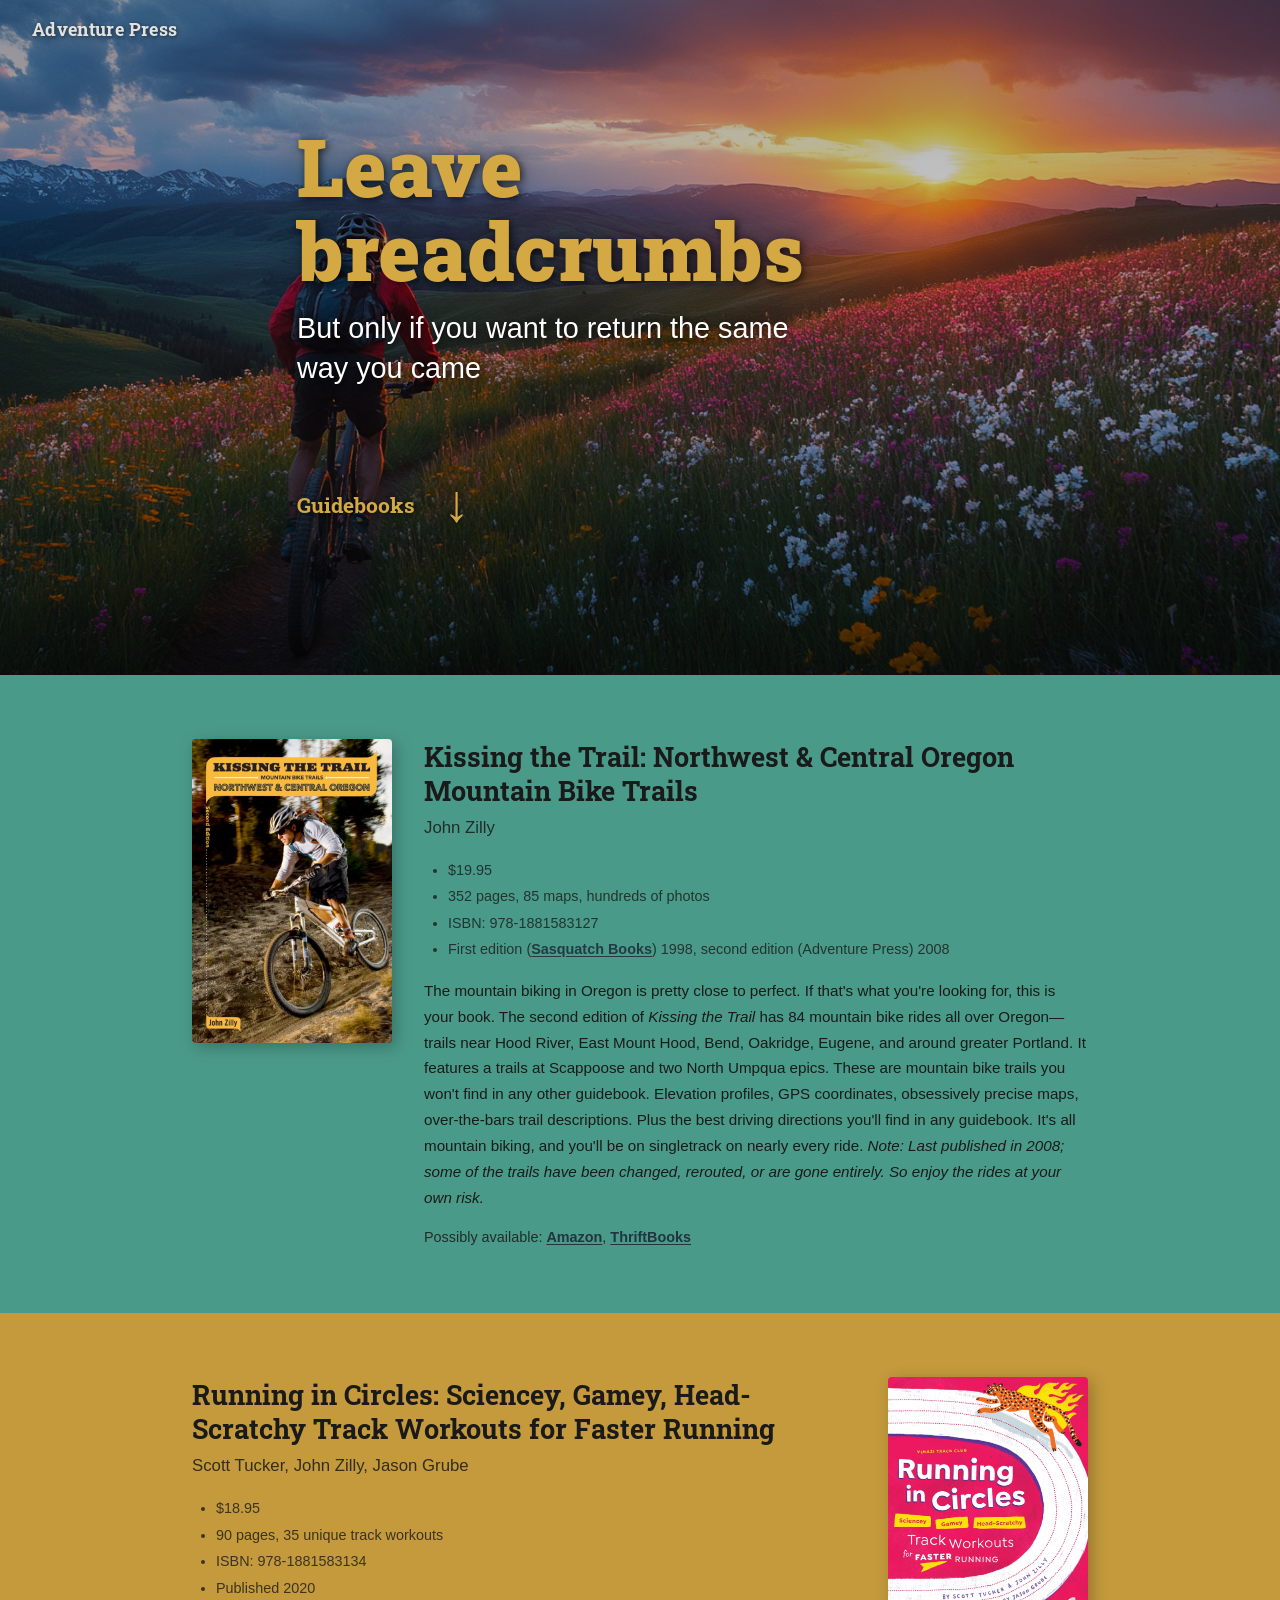
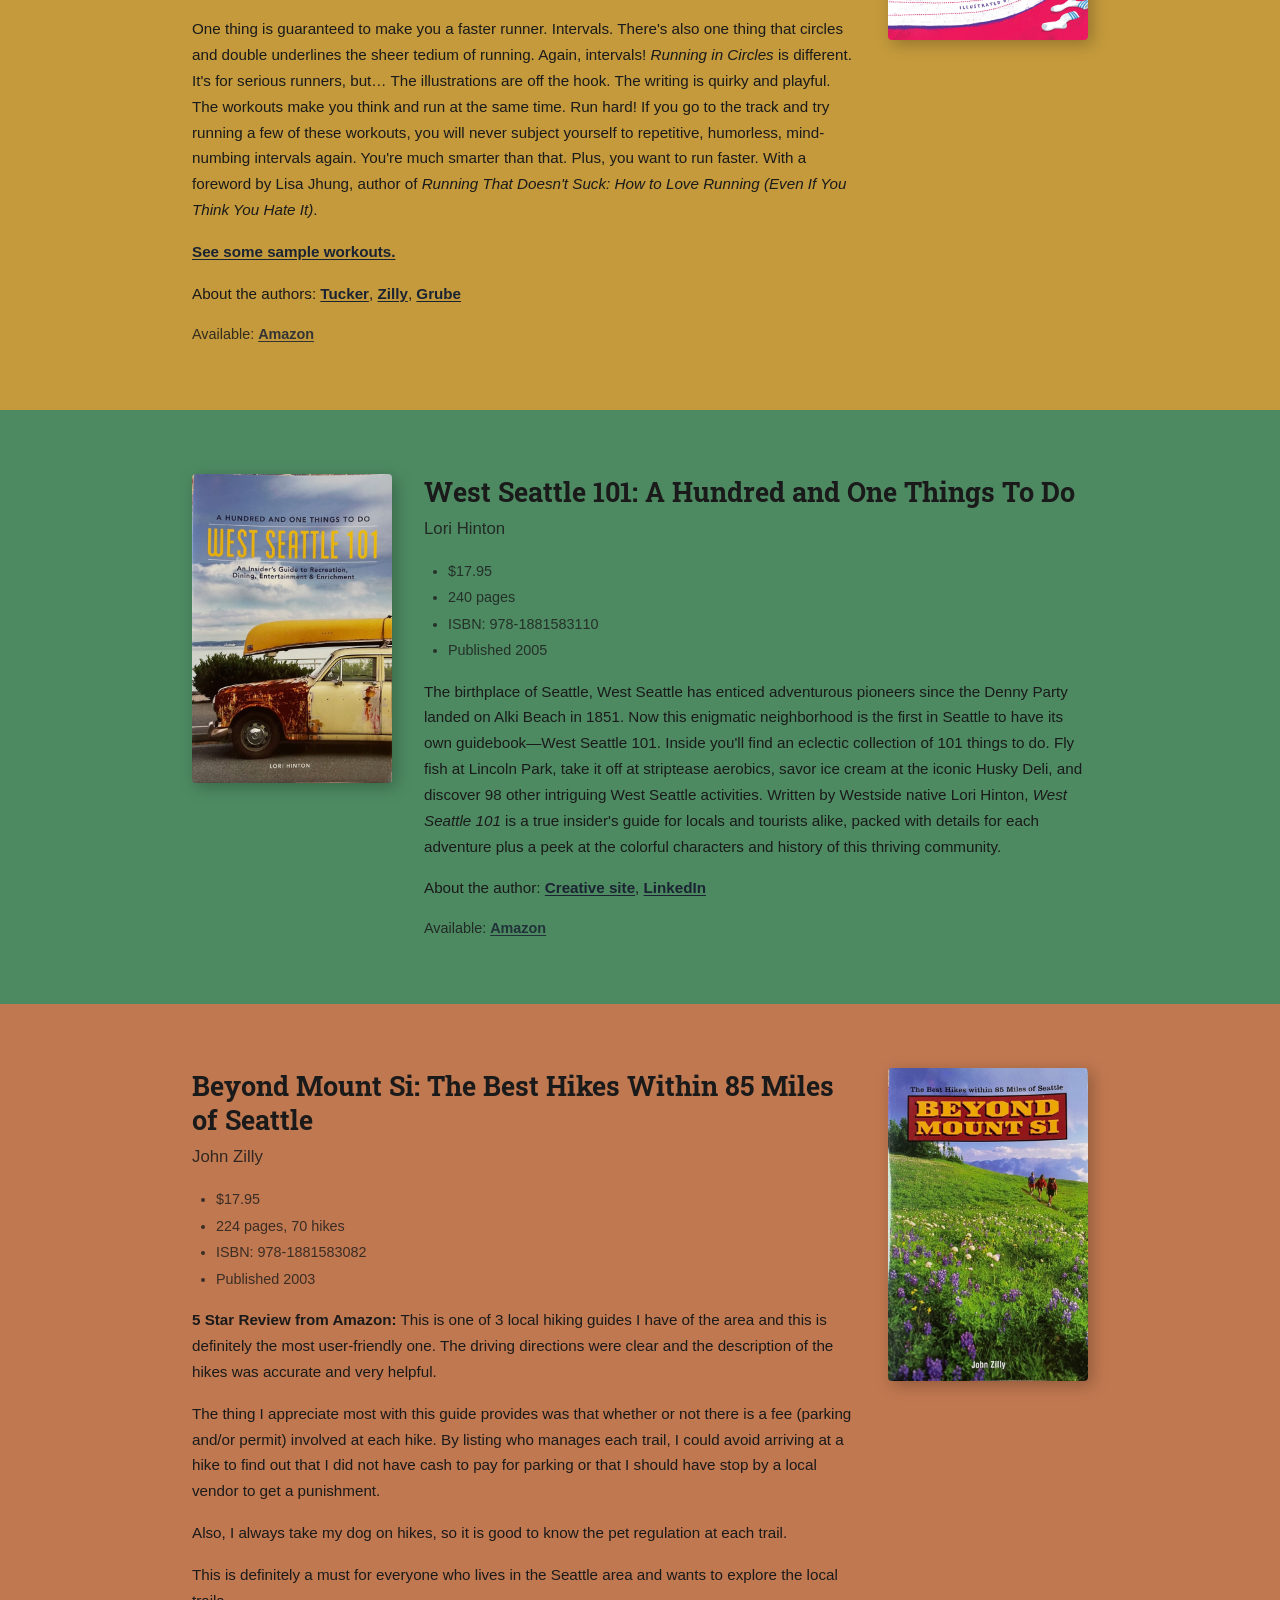
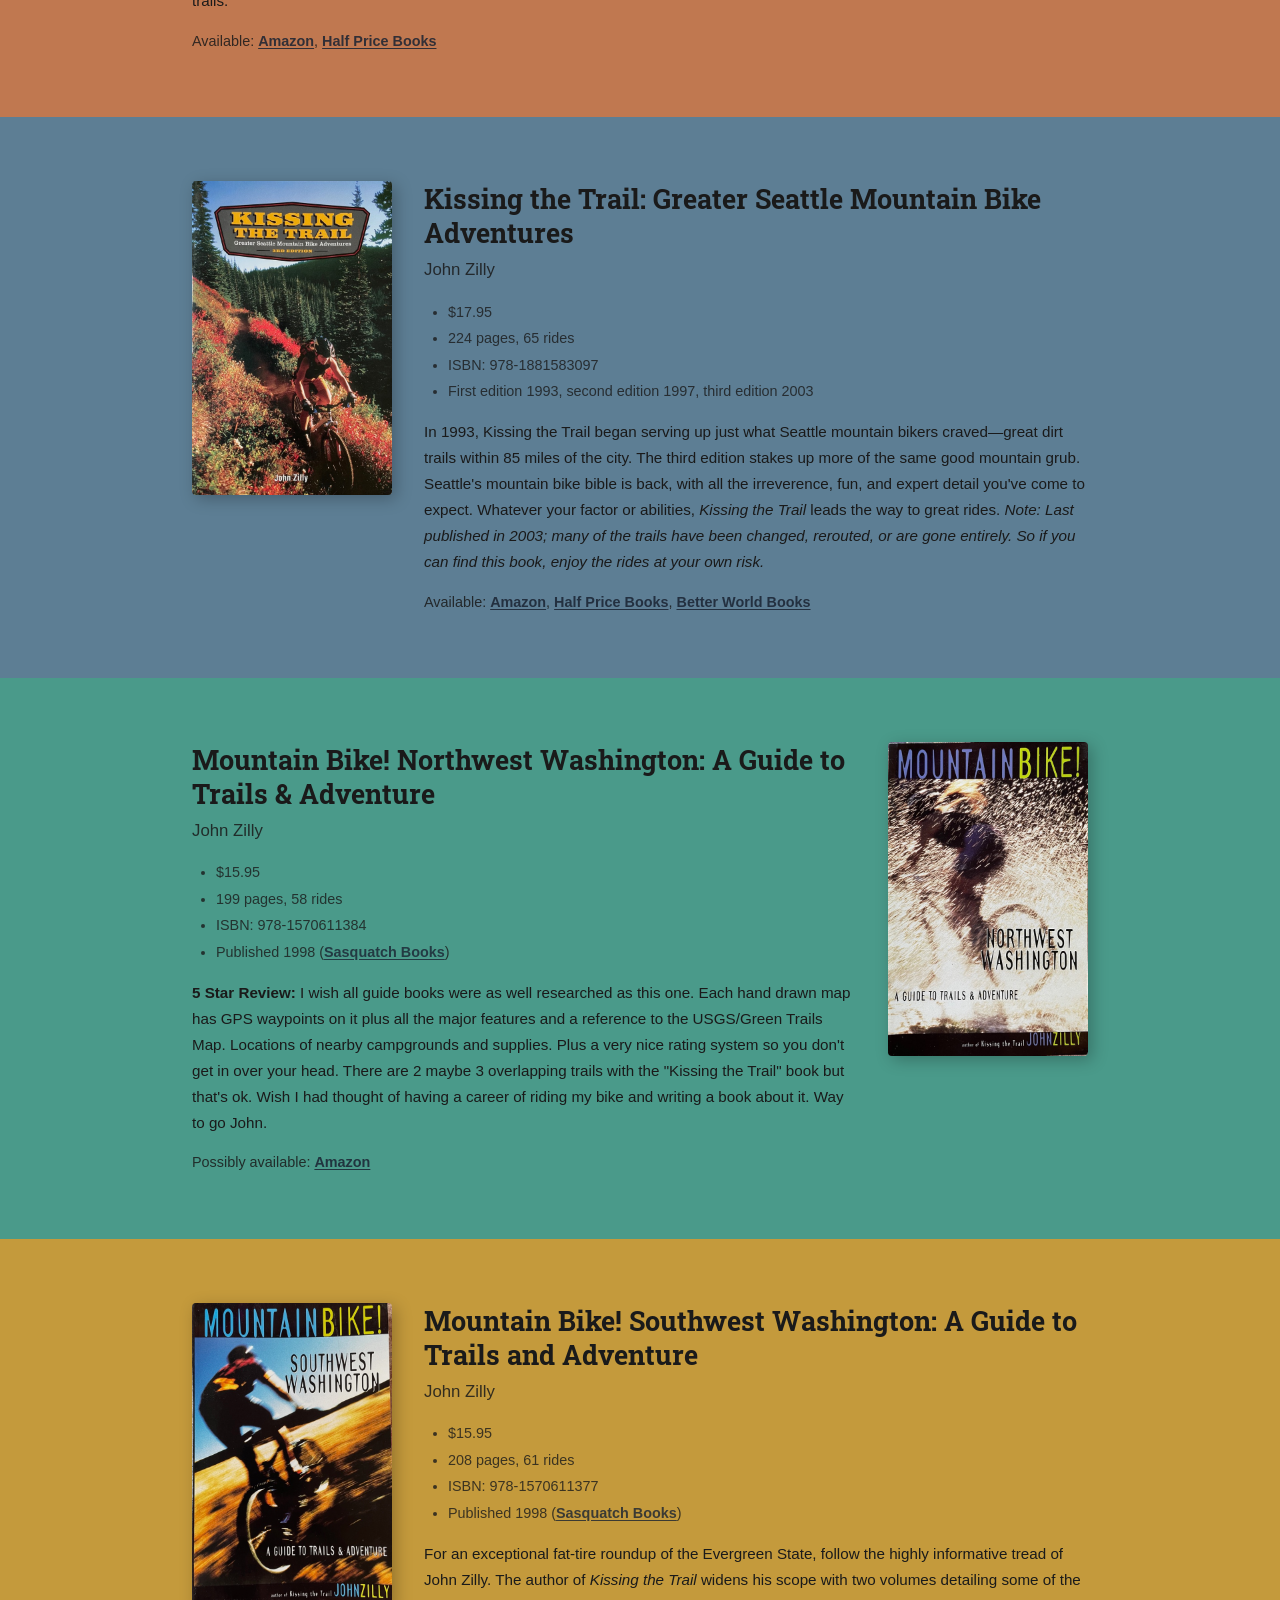
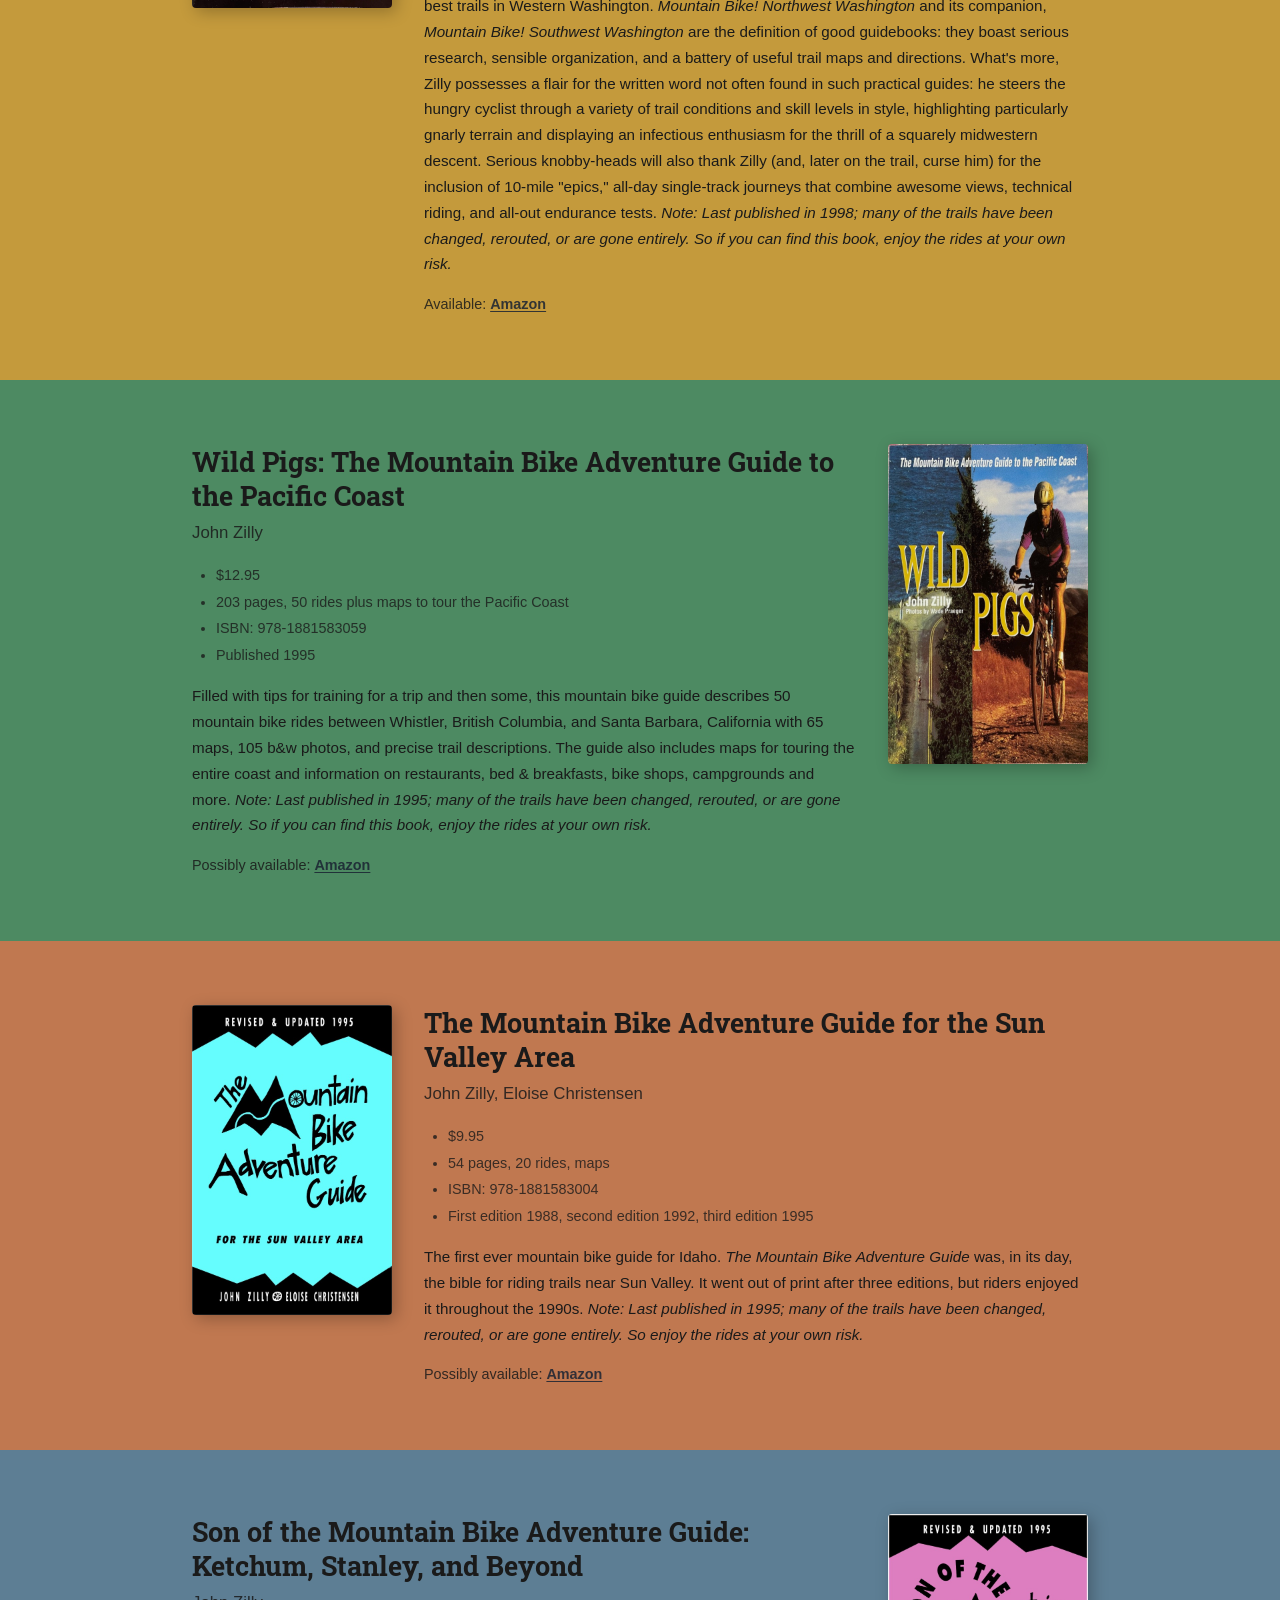
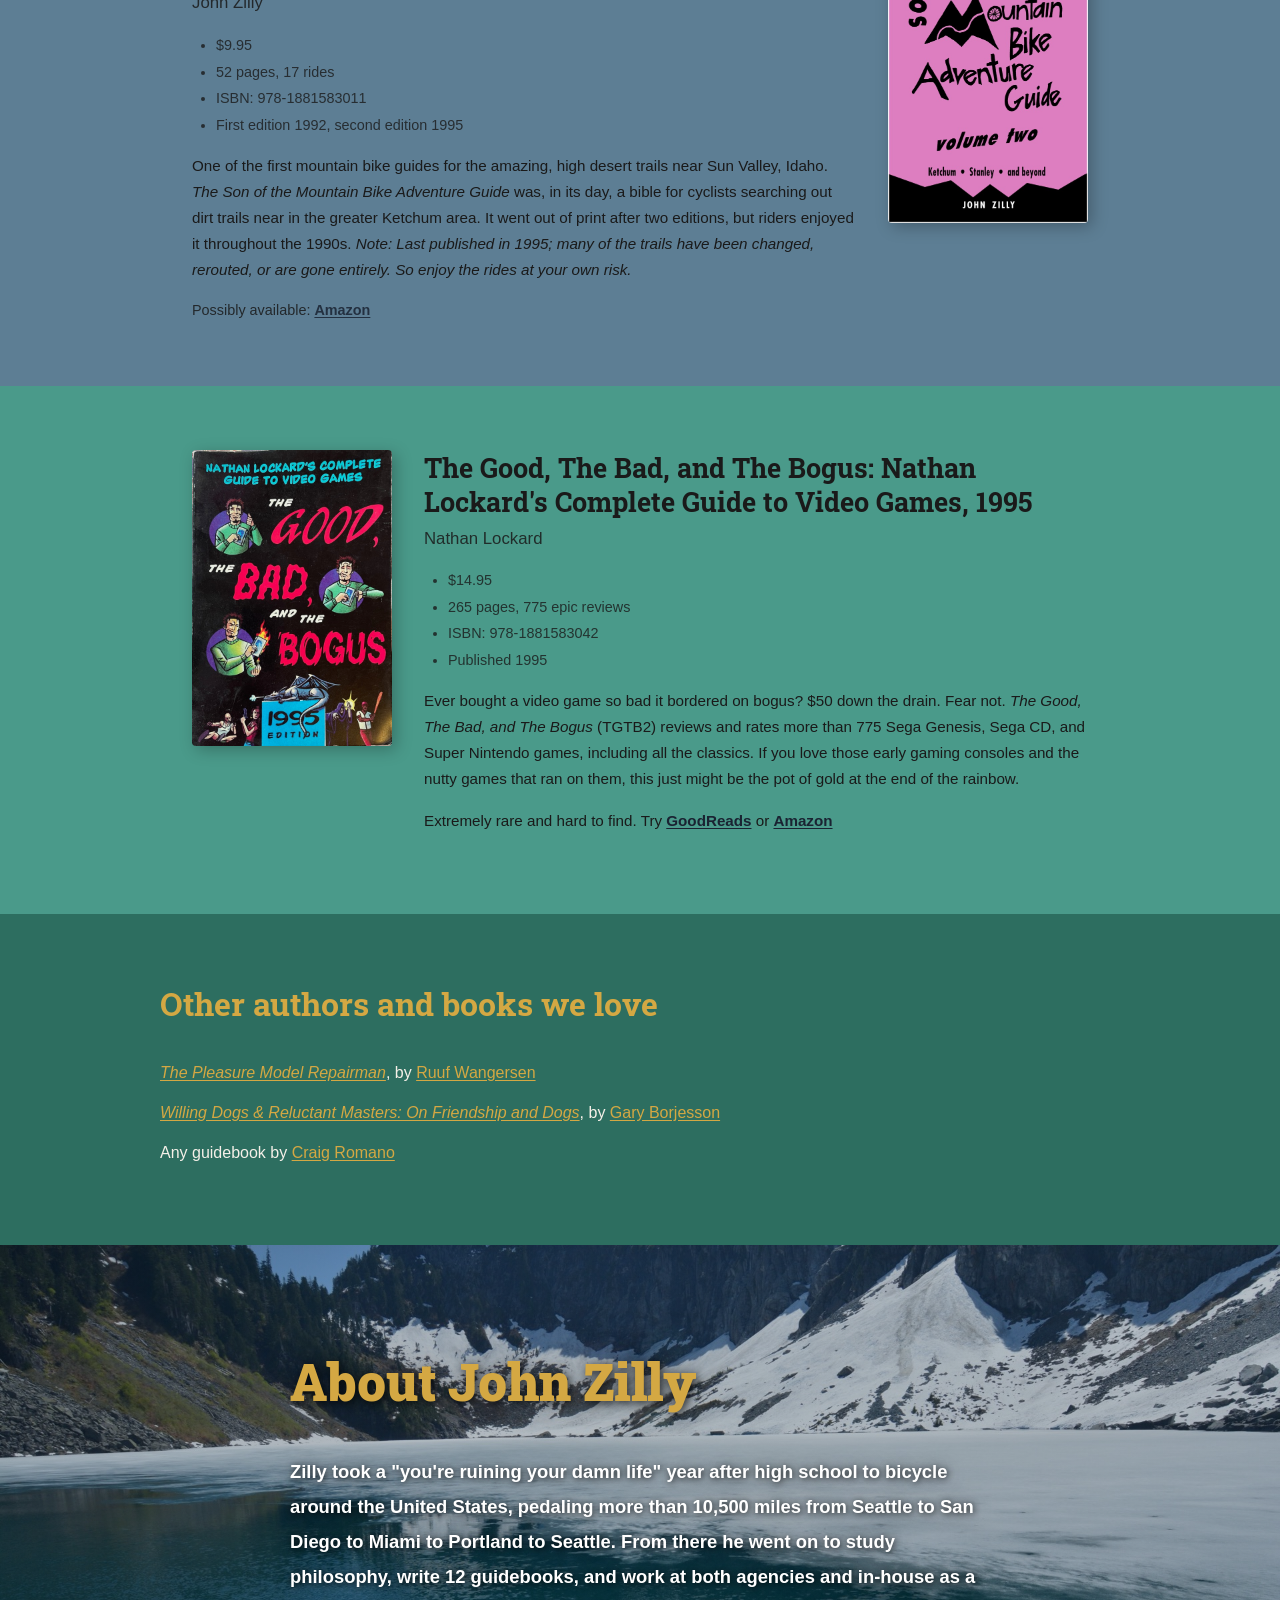
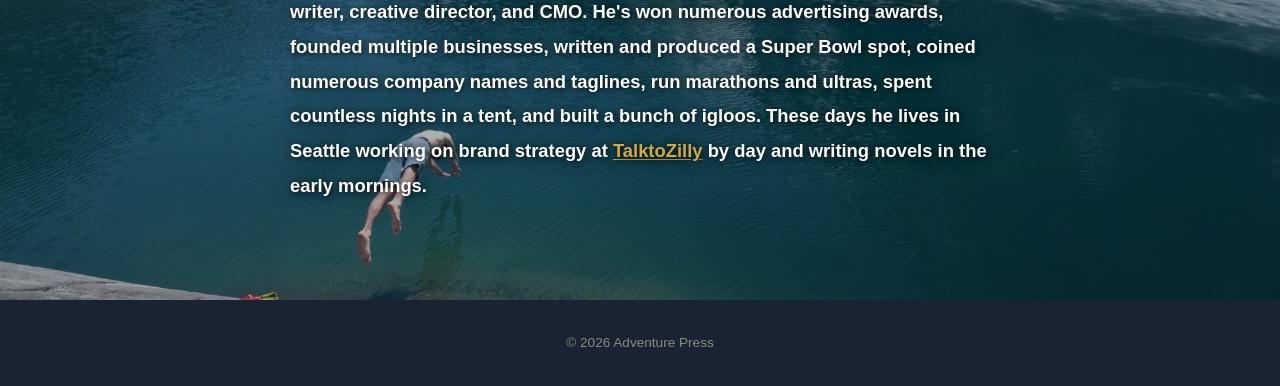
==== commit dc79ad9d: "Update purchase links: remove AbeBooks/Vimazi, add Half Price Books - Remove all AbeBooks links acro" ====
--- a/index.html
+++ b/index.html
@@ -50,7 +50,7 @@
                 <div class="book-description">
                     <p>The mountain biking in Oregon is pretty close to perfect. If that's what you're looking for, this is your book. The second edition of <em>Kissing the Trail</em> has 84 mountain bike rides all over Oregon&mdash;trails near Hood River, East Mount Hood, Bend, Oakridge, Eugene, and around greater Portland. It features a trails at Scappoose and two North Umpqua epics. These are mountain bike trails you won't find in any other guidebook. Elevation profiles, GPS coordinates, obsessively precise maps, over-the-bars trail descriptions. Plus the best driving directions you'll find in any guidebook. It's all mountain biking, and you'll be on singletrack on nearly every ride. <em>Note: Last published in 2008; some of the trails have been changed, rerouted, or are gone entirely. So enjoy the rides at your own risk.</em></p>
                 </div>
-                <p class="book-availability">Possibly available: <a href="https://www.abebooks.com/9781881583127/" target="_blank" rel="noopener">AbeBooks</a>, <a href="https://www.amazon.com/Kissing-Trail-Northwest-Central-Mountain/dp/1570612110" target="_blank" rel="noopener">Amazon</a>, <a href="https://www.thriftbooks.com/w/kissing-the-trail_zilly-john/764143/" target="_blank" rel="noopener">ThriftBooks</a></p>
+                <p class="book-availability">Possibly available: <a href="https://www.amazon.com/Kissing-Trail-Northwest-Central-Mountain/dp/1570612110" target="_blank" rel="noopener">Amazon</a>, <a href="https://www.thriftbooks.com/w/kissing-the-trail_zilly-john/764143/" target="_blank" rel="noopener">ThriftBooks</a></p>
             </div>
         </article>
 
@@ -75,7 +75,7 @@
                     <p class="sample-link"><a href="samples/running-in-circles.html">See some sample workouts.</a></p>
                     <p>About the authors: <a href="https://www.linkedin.com/in/scottltuckermarathon/" target="_blank" rel="noopener">Tucker</a>, <a href="https://www.talktozilly.com" target="_blank" rel="noopener">Zilly</a>, <a href="https://headquarters.studio" target="_blank" rel="noopener">Grube</a></p>
                 </div>
-                <p class="book-availability">Available: <a href="https://www.amazon.com/Running-Circles-Sciencey-Head-Scratchy-Workouts/dp/1881583139" target="_blank" rel="noopener">Amazon</a>, <a href="https://vimazi.com/products/running-in-circles" target="_blank" rel="noopener">Vimazi</a></p>
+                <p class="book-availability">Available: <a href="https://www.amazon.com/Running-Circles-Sciencey-Head-Scratchy-Workouts/dp/1881583139" target="_blank" rel="noopener">Amazon</a></p>
             </div>
         </article>
 
@@ -99,7 +99,7 @@
                     <p>The birthplace of Seattle, West Seattle has enticed adventurous pioneers since the Denny Party landed on Alki Beach in 1851. Now this enigmatic neighborhood is the first in Seattle to have its own guidebook&mdash;West Seattle 101. Inside you'll find an eclectic collection of 101 things to do. Fly fish at Lincoln Park, take it off at striptease aerobics, savor ice cream at the iconic Husky Deli, and discover 98 other intriguing West Seattle activities. Written by Westside native Lori Hinton, <em>West Seattle 101</em> is a true insider's guide for locals and tourists alike, packed with details for each adventure plus a peek at the colorful characters and history of this thriving community.</p>
                     <p>About the author: <a href="https://www.hintoncreative.com/project/westseattle101/" target="_blank" rel="noopener">Creative site</a>, <a href="https://www.linkedin.com/in/lori-hinton-70025a5/" target="_blank" rel="noopener">LinkedIn</a></p>
                 </div>
-                <p class="book-availability">Available: <a href="http://www.westseattle101.net/buybook.html" target="_blank" rel="noopener">Here</a>, <a href="https://www.abebooks.com/9781881583110/" target="_blank" rel="noopener">AbeBooks</a>, <a href="https://www.amazon.com/West-Seattle-101-Recreation-Enrichment/dp/1881583112" target="_blank" rel="noopener">Amazon</a></p>
+                <p class="book-availability">Available: <a href="https://www.amazon.com/West-Seattle-101-Recreation-Enrichment/dp/1881583112" target="_blank" rel="noopener">Amazon</a></p>
             </div>
         </article>
 
@@ -148,7 +148,7 @@
                 <div class="book-description">
                     <p>In 1993, Kissing the Trail began serving up just what Seattle mountain bikers craved&mdash;great dirt trails within 85 miles of the city. The third edition stakes up more of the same good mountain grub. Seattle's mountain bike bible is back, with all the irreverence, fun, and expert detail you've come to expect. Whatever your factor or abilities, <em>Kissing the Trail</em> leads the way to great rides. <em>Note: Last published in 2003; many of the trails have been changed, rerouted, or are gone entirely. So if you can find this book, enjoy the rides at your own risk.</em></p>
                 </div>
-                <p class="book-availability">Available: <a href="https://www.amazon.com/Kissing-Trail-Greater-Mountain-Adventures/dp/1881583090" target="_blank" rel="noopener">Amazon</a>, <a href="https://www.abebooks.com/first-edition/Kissing-Trail-Greater-Seattle-Mountain-Bike/526495447/bd" target="_blank" rel="noopener">AbeBooks</a>, <a href="https://www.betterworldbooks.com/product/detail/kissing-the-trail-greater-seattle-mountain-bike-adventures-9781881583097" target="_blank" rel="noopener">Better World Books</a></p>
+                <p class="book-availability">Available: <a href="https://www.amazon.com/Kissing-Trail-Greater-Mountain-Adventures/dp/1881583090" target="_blank" rel="noopener">Amazon</a>, <a href="https://www.hpb.com/kissing-the-trail-greater-seattle-mountain-bike-adventures/M-6215261-T.html" target="_blank" rel="noopener">Half Price Books</a>, <a href="https://www.betterworldbooks.com/product/detail/kissing-the-trail-greater-seattle-mountain-bike-adventures-9781881583097" target="_blank" rel="noopener">Better World Books</a></p>
             </div>
         </article>
 
